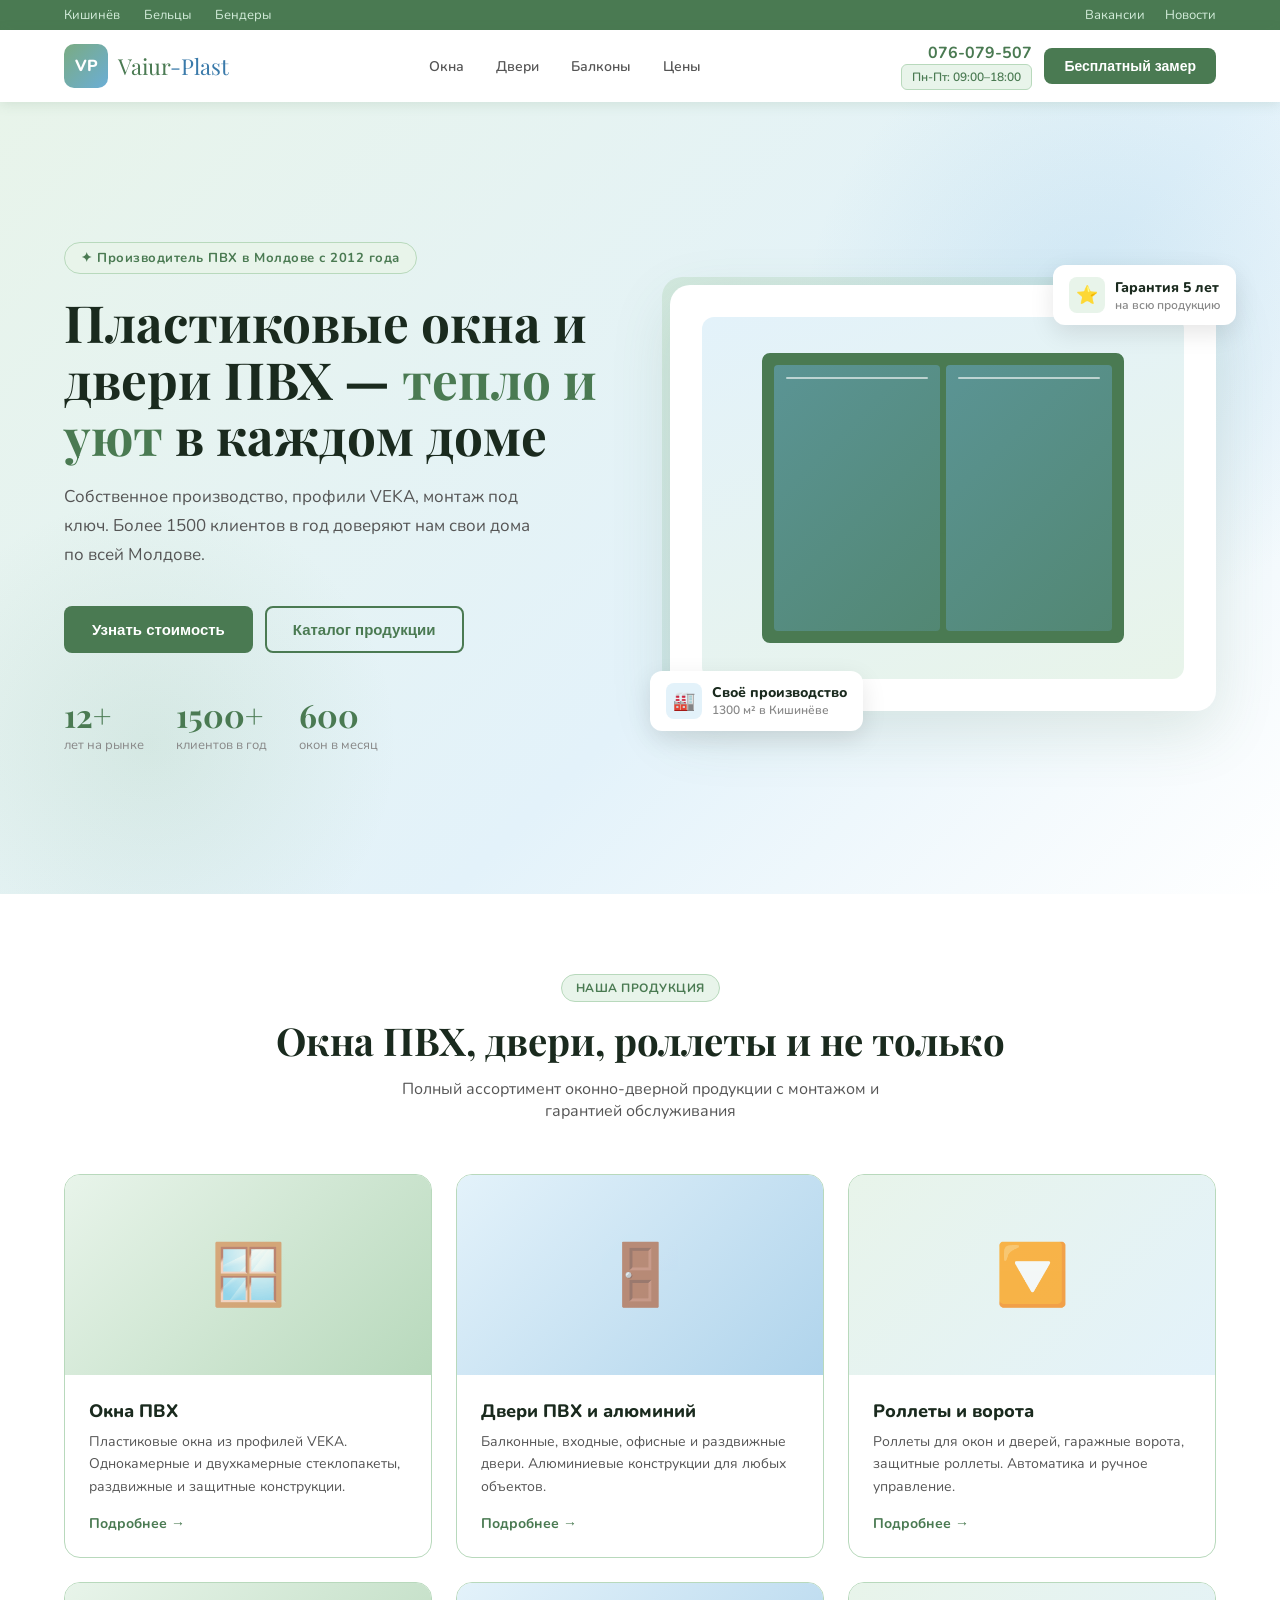
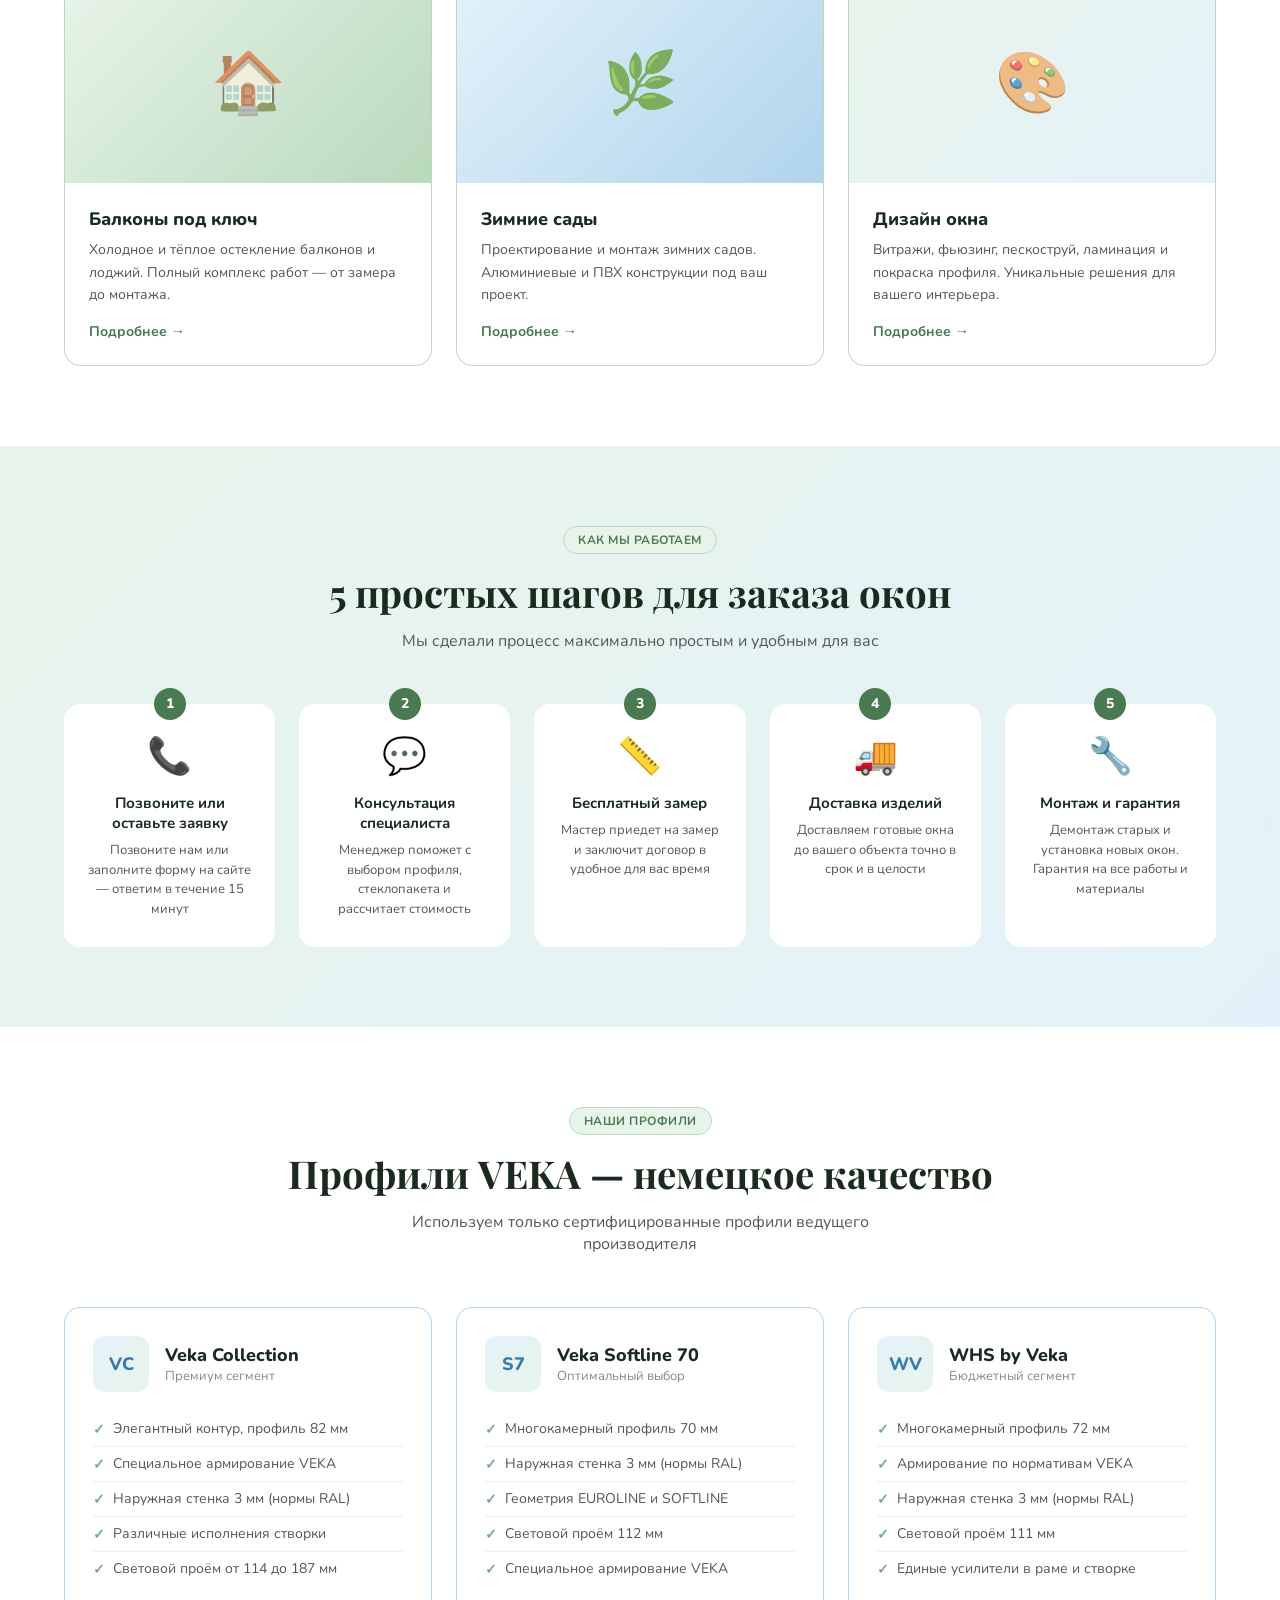
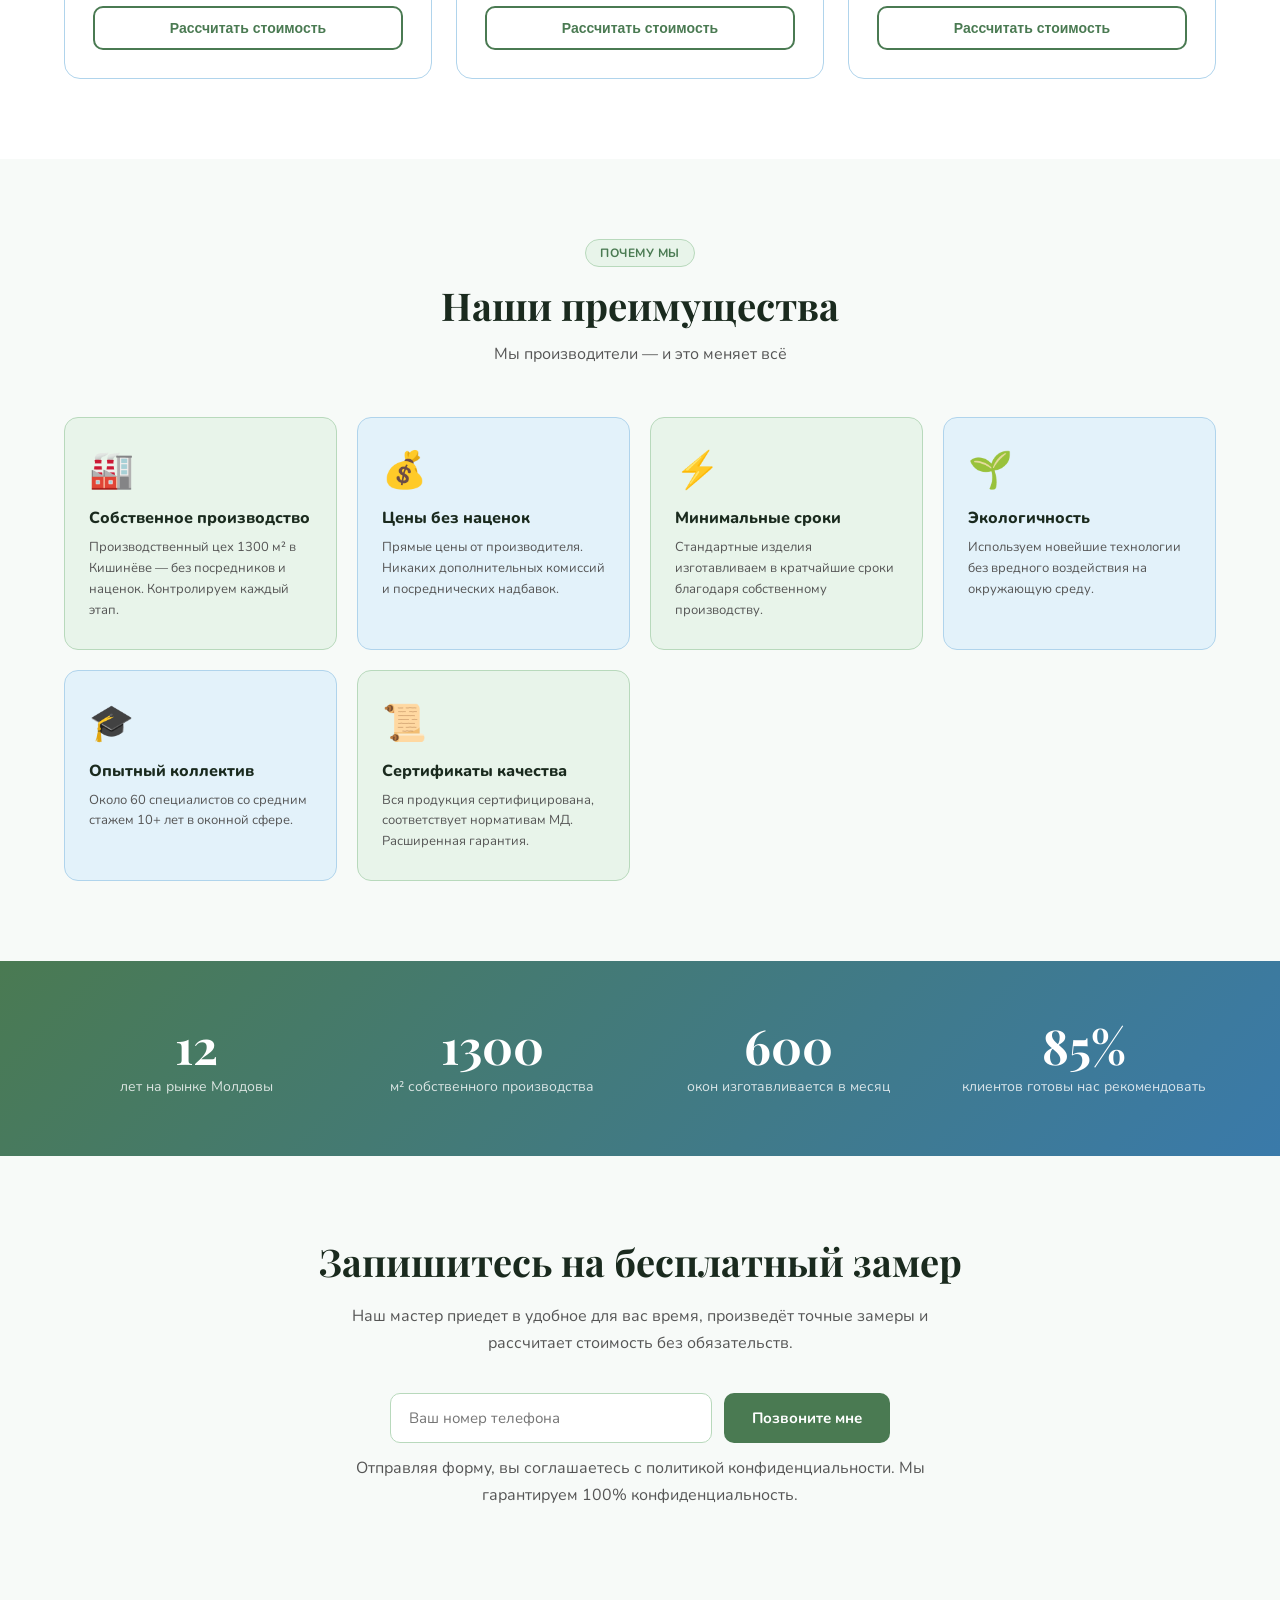
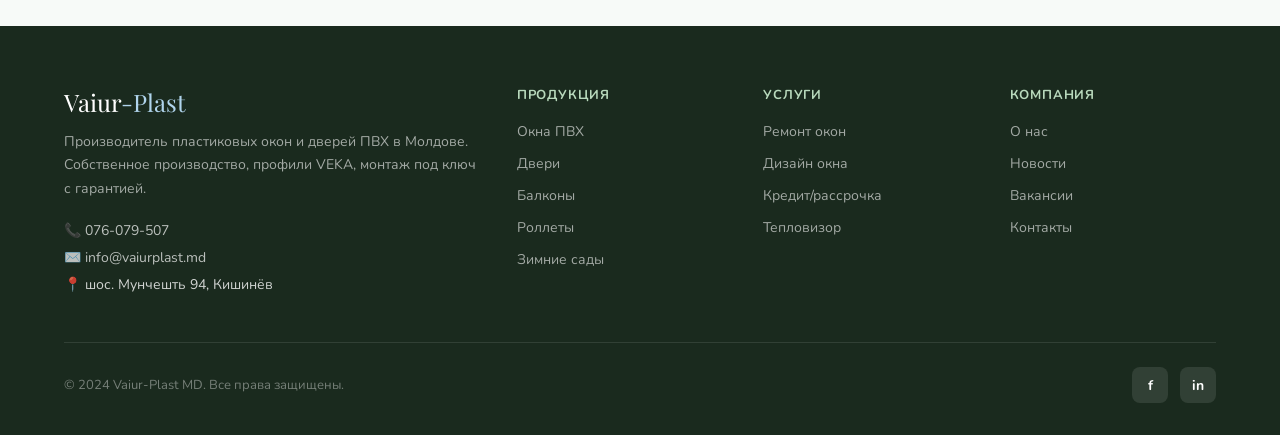
==== index.html @ 9bf7f435 "fix" ====
<!DOCTYPE html>
<html lang="ru">

<head>
  <meta charset="UTF-8">
  <meta name="viewport" content="width=device-width, initial-scale=1.0">
  <title>Окна и Двери ПВХ | Vaiur-Plast MD</title>
  <link rel="preconnect" href="https://fonts.googleapis.com">
  <link
    href="https://fonts.googleapis.com/css2?family=Nunito:wght@300;400;600;700;800&family=Playfair+Display:wght@700&display=swap"
    rel="stylesheet">
  <link rel="stylesheet" href="style.css">
  

</head>

<body>

  <!-- TOP BAR -->
  <div class="topbar">
    <div class="topbar-inner">
      <div class="topbar-links">
        <a href="#">Кишинёв</a>
        <a href="#">Бельцы</a>
        <a href="#">Бендеры</a>
      </div>
      <div style="display:flex;gap:20px;align-items:center">
        <a href="#">Вакансии</a>
        <a href="#">Новости</a>
      </div>
    </div>
  </div>

  <!-- HEADER -->
  <header>
    <div class="header-inner">
      <div class="logo">
        <div class="logo-icon">VP</div>
        <div class="logo-text">Vaiur<span>-Plast</span></div>
      </div>
      <nav>
        <a href="okna.html">Окна</a>
        <a href="dveri.html">Двери</a>
        <a href="balkony.html">Балконы</a>
        <a href="ceny.html">Цены</a>
      </nav>
      <div class="header-actions">
        <div style="text-align:right">
          <div class="phone">076-079-507</div>
          <div class="hours">Пн-Пт: 09:00–18:00</div>
        </div>
        <button class="btn-primary"
          onclick="document.getElementById('cta').scrollIntoView({behavior:'smooth'})">Бесплатный замер</button>
      </div>
    </div>
  </header>

  <!-- HERO -->
  <section class="hero">
    <div class="hero-inner">
      <div>
        <div class="hero-tag">✦ Производитель ПВХ в Молдове с 2012 года</div>
        <h1>Пластиковые окна и двери ПВХ — <em>тепло и уют</em> в каждом доме</h1>
        <p class="hero-sub">Собственное производство, профили VEKA, монтаж под ключ. Более 1500 клиентов в год доверяют
          нам свои дома по всей Молдове.</p>
        <div class="hero-ctas">
          <button class="btn-primary"
            onclick="document.getElementById('cta').scrollIntoView({behavior:'smooth'})">Узнать стоимость</button>
          <button class="btn-outline">Каталог продукции</button>
        </div>
        <div class="hero-stats">
          <div>
            <div class="hero-stat-num">12+</div>
            <div class="hero-stat-label">лет на рынке</div>
          </div>
          <div>
            <div class="hero-stat-num">1500+</div>
            <div class="hero-stat-label">клиентов в год</div>
          </div>
          <div>
            <div class="hero-stat-num">600</div>
            <div class="hero-stat-label">окон в месяц</div>
          </div>
        </div>
      </div>
      <div class="hero-visual">
        <div class="hero-card">
          <div class="window-graphic">
            <div class="window-frame">
              <div class="window-pane"></div>
              <div class="window-pane"></div>
              <div class="window-handle"></div>
            </div>
          </div>
          <div class="floating-badge badge-top">
            <div class="badge-icon green">⭐</div>
            <div>
              <div style="font-weight:800;font-size:14px">Гарантия 5 лет</div>
              <div style="font-size:12px;color:#888">на всю продукцию</div>
            </div>
          </div>
          <div class="floating-badge badge-bottom">
            <div class="badge-icon blue">🏭</div>
            <div>
              <div style="font-weight:800;font-size:14px">Своё производство</div>
              <div style="font-size:12px;color:#888">1300 м² в Кишинёве</div>
            </div>
          </div>
        </div>
      </div>
    </div>
  </section>

  <section class="section">
    <div class="section-inner">
      <div class="section-header">
        <div class="section-tag">НАША ПРОДУКЦИЯ</div>
        <h2 class="section-title">Окна ПВХ, двери, роллеты и не только</h2>
        <p class="section-sub">Полный ассортимент оконно-дверной продукции с монтажом и гарантией обслуживания</p>
      </div>
      <div class="products-grid">
        <div class="product-card">
          <div class="product-img sage"><span class="product-icon">🪟</span></div>
          <div class="product-body">
            <div class="product-title">Окна ПВХ</div>
            <p class="product-desc">Пластиковые окна из профилей VEKA. Однокамерные и двухкамерные стеклопакеты,
              раздвижные и защитные конструкции.</p>
            <a href="#" class="product-link">Подробнее →</a>
          </div>
        </div>
        <div class="product-card">
          <div class="product-img sky"><span class="product-icon">🚪</span></div>
          <div class="product-body">
            <div class="product-title">Двери ПВХ и алюминий</div>
            <p class="product-desc">Балконные, входные, офисные и раздвижные двери. Алюминиевые конструкции для любых
              объектов.</p>
            <a href="#" class="product-link">Подробнее →</a>
          </div>
        </div>
        <div class="product-card">
          <div class="product-img mixed"><span class="product-icon">🔽</span></div>
          <div class="product-body">
            <div class="product-title">Роллеты и ворота</div>
            <p class="product-desc">Роллеты для окон и дверей, гаражные ворота, защитные роллеты. Автоматика и ручное
              управление.</p>
            <a href="#" class="product-link">Подробнее →</a>
          </div>
        </div>
        <div class="product-card">
          <div class="product-img sage"><span class="product-icon">🏠</span></div>
          <div class="product-body">
            <div class="product-title">Балконы под ключ</div>
            <p class="product-desc">Холодное и тёплое остекление балконов и лоджий. Полный комплекс работ — от замера до
              монтажа.</p>
            <a href="#" class="product-link">Подробнее →</a>
          </div>
        </div>
        <div class="product-card">
          <div class="product-img sky"><span class="product-icon">🌿</span></div>
          <div class="product-body">
            <div class="product-title">Зимние сады</div>
            <p class="product-desc">Проектирование и монтаж зимних садов. Алюминиевые и ПВХ конструкции под ваш проект.
            </p>
            <a href="#" class="product-link">Подробнее →</a>
          </div>
        </div>
        <div class="product-card">
          <div class="product-img mixed"><span class="product-icon">🎨</span></div>
          <div class="product-body">
            <div class="product-title">Дизайн окна</div>
            <p class="product-desc">Витражи, фьюзинг, пескоструй, ламинация и покраска профиля. Уникальные решения для
              вашего интерьера.</p>
            <a href="#" class="product-link">Подробнее →</a>
          </div>
        </div>
      </div>
    </div>
  </section>

  <section class="section steps-section">
    <div class="section-inner">
      <div class="section-header">
        <div class="section-tag">КАК МЫ РАБОТАЕМ</div>
        <h2 class="section-title">5 простых шагов для заказа окон</h2>
        <p class="section-sub">Мы сделали процесс максимально простым и удобным для вас</p>
      </div>
      <div class="steps-grid">
        <div class="step-card">
          <span class="step-icon">📞</span>
          <div class="step-title">Позвоните или оставьте заявку</div>
          <p class="step-text">Позвоните нам или заполните форму на сайте — ответим в течение 15 минут</p>
        </div>
        <div class="step-card">
          <span class="step-icon">💬</span>
          <div class="step-title">Консультация специалиста</div>
          <p class="step-text">Менеджер поможет с выбором профиля, стеклопакета и рассчитает стоимость</p>
        </div>
        <div class="step-card">
          <span class="step-icon">📏</span>
          <div class="step-title">Бесплатный замер</div>
          <p class="step-text">Мастер приедет на замер и заключит договор в удобное для вас время</p>
        </div>
        <div class="step-card">
          <span class="step-icon">🚚</span>
          <div class="step-title">Доставка изделий</div>
          <p class="step-text">Доставляем готовые окна до вашего объекта точно в срок и в целости</p>
        </div>
        <div class="step-card">
          <span class="step-icon">🔧</span>
          <div class="step-title">Монтаж и гарантия</div>
          <p class="step-text">Демонтаж старых и установка новых окон. Гарантия на все работы и материалы</p>
        </div>
      </div>
    </div>
  </section>

  <section class="section">
    <div class="section-inner">
      <div class="section-header">
        <div class="section-tag">НАШИ ПРОФИЛИ</div>
        <h2 class="section-title">Профили VEKA — немецкое качество</h2>
        <p class="section-sub">Используем только сертифицированные профили ведущего производителя</p>
      </div>
      <div class="profiles-grid">
        <div class="profile-card">
          <div class="profile-header">
            <div class="profile-badge">VC</div>
            <div>
              <div class="profile-name">Veka Collection</div>
              <div class="profile-sub">Премиум сегмент</div>
            </div>
          </div>
          <ul class="profile-features">
            <li>Элегантный контур, профиль 82 мм</li>
            <li>Специальное армирование VEKA</li>
            <li>Наружная стенка 3 мм (нормы RAL)</li>
            <li>Различные исполнения створки</li>
            <li>Световой проём от 114 до 187 мм</li>
          </ul>
          <button class="profile-cta">Рассчитать стоимость</button>
        </div>
        <div class="profile-card">
          <div class="profile-header">
            <div class="profile-badge">S7</div>
            <div>
              <div class="profile-name">Veka Softline 70</div>
              <div class="profile-sub">Оптимальный выбор</div>
            </div>
          </div>
          <ul class="profile-features">
            <li>Многокамерный профиль 70 мм</li>
            <li>Наружная стенка 3 мм (нормы RAL)</li>
            <li>Геометрия EUROLINE и SOFTLINE</li>
            <li>Световой проём 112 мм</li>
            <li>Специальное армирование VEKA</li>
          </ul>
          <button class="profile-cta">Рассчитать стоимость</button>
        </div>
        <div class="profile-card">
          <div class="profile-header">
            <div class="profile-badge">WV</div>
            <div>
              <div class="profile-name">WHS by Veka</div>
              <div class="profile-sub">Бюджетный сегмент</div>
            </div>
          </div>
          <ul class="profile-features">
            <li>Многокамерный профиль 72 мм</li>
            <li>Армирование по нормативам VEKA</li>
            <li>Наружная стенка 3 мм (нормы RAL)</li>
            <li>Световой проём 111 мм</li>
            <li>Единые усилители в раме и створке</li>
          </ul>
          <button class="profile-cta">Рассчитать стоимость</button>
        </div>
      </div>
    </div>
  </section>

  <section class="section" style="background:var(--off-white)">
    <div class="section-inner">
      <div class="section-header">
        <div class="section-tag">ПОЧЕМУ МЫ</div>
        <h2 class="section-title">Наши преимущества</h2>
        <p class="section-sub">Мы производители — и это меняет всё</p>
      </div>
      <div class="advantages-grid">
        <div class="adv-card sage-bg">
          <span class="adv-icon">🏭</span>
          <div class="adv-title">Собственное производство</div>
          <p class="adv-text">Производственный цех 1300 м² в Кишинёве — без посредников и наценок. Контролируем каждый
            этап.</p>
        </div>
        <div class="adv-card sky-bg">
          <span class="adv-icon">💰</span>
          <div class="adv-title">Цены без наценок</div>
          <p class="adv-text">Прямые цены от производителя. Никаких дополнительных комиссий и посреднических надбавок.
          </p>
        </div>
        <div class="adv-card sage-bg">
          <span class="adv-icon">⚡</span>
          <div class="adv-title">Минимальные сроки</div>
          <p class="adv-text">Стандартные изделия изготавливаем в кратчайшие сроки благодаря собственному производству.
          </p>
        </div>
        <div class="adv-card sky-bg">
          <span class="adv-icon">🌱</span>
          <div class="adv-title">Экологичность</div>
          <p class="adv-text">Используем новейшие технологии без вредного воздействия на окружающую среду.</p>
        </div>
        <div class="adv-card sky-bg">
          <span class="adv-icon">🎓</span>
          <div class="adv-title">Опытный коллектив</div>
          <p class="adv-text">Около 60 специалистов со средним стажем 10+ лет в оконной сфере.</p>
        </div>
        <div class="adv-card sage-bg">
          <span class="adv-icon">📜</span>
          <div class="adv-title">Сертификаты качества</div>
          <p class="adv-text">Вся продукция сертифицирована, соответствует нормативам МД. Расширенная гарантия.</p>
        </div>
      </div>
    </div>
  </section>

  <div class="stats-section">
    <div class="section-inner">
      <div class="stats-grid">
        <div>
          <div class="stat-num">12</div>
          <div class="stat-label">лет на рынке Молдовы</div>
        </div>
        <div>
          <div class="stat-num">1300</div>
          <div class="stat-label">м² собственного производства</div>
        </div>
        <div>
          <div class="stat-num">600</div>
          <div class="stat-label">окон изготавливается в месяц</div>
        </div>
        <div>
          <div class="stat-num">85%</div>
          <div class="stat-label">клиентов готовы нас рекомендовать</div>
        </div>
      </div>
    </div>
  </div>


  <section class="cta-section" id="cta">
    <div class="cta-inner">
      <h2>Запишитесь на бесплатный замер</h2>
      <p>Наш мастер приедет в удобное для вас время, произведёт точные замеры и рассчитает стоимость без обязательств.
      </p>
      <div class="cta-form">
        <input type="tel" placeholder="Ваш номер телефона">
        <button>Позвоните мне</button>
      </div>
      <p class="cta-note">Отправляя форму, вы соглашаетесь с политикой конфиденциальности. Мы гарантируем 100%
        конфиденциальность.</p>
    </div>
  </section>

  <footer>
    <div class="footer-inner">
      <div class="footer-grid">
        <div>
          <div class="footer-logo">Vaiur<span>-Plast</span></div>
          <p class="footer-desc">Производитель пластиковых окон и дверей ПВХ в Молдове. Собственное производство,
            профили VEKA, монтаж под ключ с гарантией.</p>
          <div class="footer-contact">
            <a href="tel:076079507">📞 076-079-507</a>
            <a href="mailto:info@vaiurplast.md">✉️ info@vaiurplast.md</a>
            <span>📍 шос. Мунчешть 94, Кишинёв</span>
          </div>
        </div>
        <div class="footer-col">
          <h4>Продукция</h4>
          <ul class="footer-links">
            <li><a href="#">Окна ПВХ</a></li>
            <li><a href="#">Двери</a></li>
            <li><a href="#">Балконы</a></li>
            <li><a href="#">Роллеты</a></li>
            <li><a href="#">Зимние сады</a></li>
          </ul>
        </div>
        <div class="footer-col">
          <h4>Услуги</h4>
          <ul class="footer-links">
            <li><a href="#">Ремонт окон</a></li>
            <li><a href="#">Дизайн окна</a></li>
            <li><a href="#">Кредит/рассрочка</a></li>
            <li><a href="#">Тепловизор</a></li>
          </ul>
        </div>
        <div class="footer-col">
          <h4>Компания</h4>
          <ul class="footer-links">
            <li><a href="#">О нас</a></li>
            <li><a href="#">Новости</a></li>
            <li><a href="#">Вакансии</a></li>
            <li><a href="#">Контакты</a></li>
          </ul>
        </div>
      </div>
      <div class="footer-bottom">
        <span>© 2024 Vaiur-Plast MD. Все права защищены.</span>
        <div class="footer-socials">
          <a href="#" class="social-btn">f</a>
          <a href="#" class="social-btn">in</a>
        </div>
      </div>
    </div>
  </footer>

</body>
</html>
---- style.css ----
* {
      margin: 0;
      padding: 0;
      box-sizing: border-box
    }

    :root {
      --sage: #7aab82;
      --sage-light: #b8d9bc;
      --sage-pale: #e8f4ea;
      --sage-dark: #4a7a52;
      --sky: #6baed6;
      --sky-light: #b0d4ec;
      --sky-pale: #e3f2fa;
      --sky-dark: #3a7aaa;
      --white: #fff;
      --off-white: #f7faf8;
      --gray: #555;
      --gray-light: #888;
      --dark: #1a2a1e;
      --font-main: 'Nunito', sans-serif;
      --font-display: 'Playfair Display', serif;
    }

    body {
      font-family: var(--font-main);
      color: var(--dark);
      background: var(--white);
      overflow-x: hidden
    }

    a {
      text-decoration: none;
      color: inherit
    }

    /* TOP BAR */
    .topbar {
      background: var(--sage-dark);
      color: #fff;
      font-size: 13px;
      padding: 6px 0
    }

    .topbar-inner {
      max-width: 1200px;
      margin: 0 auto;
      padding: 0 24px;
      display: flex;
      justify-content: space-between;
      align-items: center;
      flex-wrap: wrap;
      gap: 8px
    }

    .topbar a {
      color: #d4eddb;
      transition: color .2s
    }

    .topbar a:hover {
      color: #fff
    }

    .topbar-links {
      display: flex;
      gap: 24px
    }

    /* HEADER */
    header {
      background: var(--white);
      box-shadow: 0 2px 12px rgba(74, 122, 82, .15);
      position: sticky;
      top: 0;
      z-index: 100
    }

    .header-inner {
      max-width: 1200px;
      margin: 0 auto;
      padding: 0 24px;
      display: flex;
      align-items: center;
      justify-content: space-between;
      height: 72px
    }

    .logo {
      display: flex;
      align-items: center;
      gap: 10px
    }

    .logo-icon {
      width: 44px;
      height: 44px;
      background: linear-gradient(135deg, var(--sage), var(--sky));
      border-radius: 10px;
      display: flex;
      align-items: center;
      justify-content: center;
      color: #fff;
      font-weight: 800;
      font-size: 16px;
      letter-spacing: -0.5px
    }

    .logo-text {
      font-family: var(--font-display);
      font-size: 22px;
      color: var(--sage-dark)
    }

    .logo-text span {
      color: var(--sky-dark)
    }

    nav {
      display: flex;
      align-items: center;
      gap: 4px
    }

    nav a {
      padding: 8px 14px;
      font-size: 14px;
      font-weight: 600;
      border-radius: 6px;
      color: var(--gray);
      transition: all .2s;
      white-space: nowrap
    }

    nav a:hover {
      background: var(--sage-pale);
      color: var(--sage-dark)
    }

    .header-actions {
      display: flex;
      align-items: center;
      gap: 12px
    }

    .phone {
      font-weight: 700;
      font-size: 16px;
      color: var(--sage-dark)
    }

    .btn-primary {
      background: var(--sage-dark);
      color: #fff;
      padding: 10px 20px;
      border-radius: 8px;
      font-weight: 700;
      font-size: 14px;
      transition: all .2s;
      border: none;
      cursor: pointer
    }

    .btn-primary:hover {
      background: var(--sky-dark);
      transform: translateY(-1px)
    }

    .btn-outline {
      border: 2px solid var(--sage-dark);
      color: var(--sage-dark);
      padding: 9px 18px;
      border-radius: 8px;
      font-weight: 700;
      font-size: 14px;
      transition: all .2s;
      background: transparent;
      cursor: pointer
    }

    .btn-outline:hover {
      background: var(--sage-pale)
    }

    /* HERO */
    .hero {
      min-height: 88vh;
      background: linear-gradient(135deg, var(--sage-pale) 0%, var(--sky-pale) 60%, #fff 100%);
      display: flex;
      align-items: center;
      position: relative;
      overflow: hidden
    }

    .hero::before {
      content: '';
      position: absolute;
      top: -80px;
      right: -120px;
      width: 600px;
      height: 600px;
      background: radial-gradient(circle, rgba(107, 174, 214, .18) 0%, transparent 70%);
      border-radius: 50%
    }

    .hero::after {
      content: '';
      position: absolute;
      bottom: -100px;
      left: -100px;
      width: 500px;
      height: 500px;
      background: radial-gradient(circle, rgba(122, 171, 130, .15) 0%, transparent 70%);
      border-radius: 50%
    }

    .hero-inner {
      max-width: 1200px;
      margin: 0 auto;
      padding: 80px 24px;
      display: grid;
      grid-template-columns: 1fr 1fr;
      gap: 60px;
      align-items: center;
      position: relative;
      z-index: 1
    }

    .hero-tag {
      display: inline-block;
      background: var(--sage-pale);
      color: var(--sage-dark);
      border: 1px solid var(--sage-light);
      padding: 6px 16px;
      border-radius: 20px;
      font-size: 13px;
      font-weight: 700;
      letter-spacing: .5px;
      margin-bottom: 20px
    }

    .hero h1 {
      font-family: var(--font-display);
      font-size: clamp(36px, 4vw, 56px);
      line-height: 1.1;
      color: var(--dark);
      margin-bottom: 20px
    }

    .hero h1 em {
      font-style: normal;
      color: var(--sage-dark)
    }

    .hero-sub {
      font-size: 17px;
      color: var(--gray);
      line-height: 1.7;
      margin-bottom: 36px;
      max-width: 480px
    }

    .hero-ctas {
      display: flex;
      gap: 12px;
      flex-wrap: wrap
    }

    .hero-ctas .btn-primary {
      font-size: 15px;
      padding: 14px 28px
    }

    .hero-ctas .btn-outline {
      font-size: 15px;
      padding: 13px 26px
    }

    .hero-stats {
      display: flex;
      gap: 32px;
      margin-top: 40px;
      flex-wrap: wrap
    }

    .hero-stat-num {
      font-family: var(--font-display);
      font-size: 32px;
      color: var(--sage-dark);
      font-weight: 700
    }

    .hero-stat-label {
      font-size: 13px;
      color: var(--gray-light)
    }

    .hero-visual {
      position: relative
    }

    .hero-card {
      background: #fff;
      border-radius: 20px;
      padding: 32px;
      box-shadow: 0 20px 60px rgba(74, 122, 82, .15);
      position: relative
    }

    .hero-card::before {
      content: '';
      position: absolute;
      top: -8px;
      left: -8px;
      right: 8px;
      bottom: 8px;
      background: linear-gradient(135deg, var(--sage-light), var(--sky-light));
      border-radius: 20px;
      z-index: -1;
      opacity: .4
    }

    .window-graphic {
      width: 100%;
      aspect-ratio: 4/3;
      background: linear-gradient(160deg, var(--sky-pale) 0%, var(--sage-pale) 100%);
      border-radius: 12px;
      position: relative;
      overflow: hidden;
      display: flex;
      align-items: center;
      justify-content: center
    }

    .window-frame {
      width: 75%;
      height: 80%;
      border: 6px solid var(--sage-dark);
      border-radius: 8px;
      position: relative;
      display: grid;
      grid-template-columns: 1fr 1fr;
      gap: 6px;
      padding: 6px;
      background: var(--sage-dark)
    }

    .window-pane {
      background: linear-gradient(135deg, rgba(107, 174, 214, .5), rgba(107, 174, 214, .25));
      border-radius: 4px;
      position: relative
    }

    .window-pane::after {
      content: '';
      position: absolute;
      top: 12px;
      left: 12px;
      right: 12px;
      height: 2px;
      background: rgba(255, 255, 255, .6);
      border-radius: 1px
    }

    .window-handle {
      position: absolute;
      bottom: 30%;
      left: calc(50% - 3px);
      width: 6px;
      height: 20px;
      background: var(--sage-dark);
      border-radius: 3px
    }

    .floating-badge {
      position: absolute;
      background: #fff;
      border-radius: 12px;
      padding: 12px 16px;
      box-shadow: 0 8px 24px rgba(0, 0, 0, .1);
      display: flex;
      align-items: center;
      gap: 10px;
      font-size: 13px;
      font-weight: 600
    }

    .badge-top {
      top: -20px;
      right: -20px
    }

    .badge-bottom {
      bottom: -20px;
      left: -20px
    }

    .badge-icon {
      width: 36px;
      height: 36px;
      border-radius: 8px;
      display: flex;
      align-items: center;
      justify-content: center;
      font-size: 18px;
      font-weight: 700
    }

    .badge-icon.green {
      background: var(--sage-pale);
      color: var(--sage-dark)
    }

    .badge-icon.blue {
      background: var(--sky-pale);
      color: var(--sky-dark)
    }

    /* PROMO BANNER */
    .promo-banner {
      background: linear-gradient(90deg, var(--sage-dark), var(--sky-dark));
      padding: 24px;
      text-align: center;
      color: #fff
    }

    .promo-banner h3 {
      font-size: 20px;
      font-weight: 800;
      margin-bottom: 4px
    }

    .promo-timer {
      display: inline-flex;
      gap: 16px;
      margin-top: 12px;
      align-items: center
    }

    .timer-block {
      background: rgba(255, 255, 255, .2);
      border-radius: 8px;
      padding: 8px 16px;
      text-align: center
    }

    .timer-num {
      font-size: 24px;
      font-weight: 800;
      display: block;
      line-height: 1
    }

    .timer-label {
      font-size: 10px;
      opacity: .8;
      text-transform: uppercase;
      letter-spacing: .5px
    }

    .timer-sep {
      font-size: 24px;
      font-weight: 700;
      opacity: .6
    }

    /* PRODUCTS */
    .section {
      padding: 80px 0
    }

    .section-inner {
      max-width: 1200px;
      margin: 0 auto;
      padding: 0 24px
    }

    .section-header {
      text-align: center;
      margin-bottom: 52px
    }

    .section-tag {
      display: inline-block;
      background: var(--sage-pale);
      color: var(--sage-dark);
      border: 1px solid var(--sage-light);
      padding: 5px 14px;
      border-radius: 20px;
      font-size: 12px;
      font-weight: 700;
      letter-spacing: .5px;
      margin-bottom: 12px
    }

    .section-title {
      font-family: var(--font-display);
      font-size: clamp(28px, 3vw, 40px);
      color: var(--dark);
      margin-bottom: 12px
    }

    .section-sub {
      color: var(--gray);
      font-size: 16px;
      max-width: 540px;
      margin: 0 auto
    }

    .products-grid {
      display: grid;
      grid-template-columns: repeat(auto-fit, minmax(280px, 1fr));
      gap: 24px
    }

    .product-card {
      border: 1.5px solid var(--sage-light);
      border-radius: 16px;
      overflow: hidden;
      transition: all .3s;
      background: #fff
    }

    .product-card:hover {
      transform: translateY(-6px);
      box-shadow: 0 20px 50px rgba(74, 122, 82, .15);
      border-color: var(--sage)
    }

    .product-img {
      height: 200px;
      display: flex;
      align-items: center;
      justify-content: center;
      position: relative
    }

    .product-img.sage {
      background: linear-gradient(135deg, var(--sage-pale), var(--sage-light))
    }

    .product-img.sky {
      background: linear-gradient(135deg, var(--sky-pale), var(--sky-light))
    }

    .product-img.mixed {
      background: linear-gradient(135deg, var(--sage-pale), var(--sky-pale))
    }

    .product-icon {
      font-size: 60px;
      opacity: .7
    }

    .product-body {
      padding: 24px
    }

    .product-title {
      font-size: 18px;
      font-weight: 800;
      margin-bottom: 8px;
      color: var(--dark)
    }

    .product-desc {
      font-size: 14px;
      color: var(--gray);
      line-height: 1.6;
      margin-bottom: 16px
    }

    .product-link {
      color: var(--sage-dark);
      font-weight: 700;
      font-size: 14px;
      display: flex;
      align-items: center;
      gap: 6px;
      transition: gap .2s
    }

    .product-link:hover {
      gap: 10px
    }

    /* STEPS */
    .steps-section {
      background: linear-gradient(135deg, var(--sage-pale) 0%, var(--sky-pale) 100%)
    }

    .steps-grid {
      display: grid;
      grid-template-columns: repeat(auto-fit, minmax(180px, 1fr));
      gap: 24px;
      counter-reset: step
    }

    .step-card {
      background: #fff;
      border-radius: 16px;
      padding: 28px 24px;
      text-align: center;
      position: relative;
      counter-increment: step
    }

    .step-card::before {
      content: counter(step);
      position: absolute;
      top: -16px;
      left: 50%;
      transform: translateX(-50%);
      width: 32px;
      height: 32px;
      background: var(--sage-dark);
      color: #fff;
      border-radius: 50%;
      display: flex;
      align-items: center;
      justify-content: center;
      font-weight: 800;
      font-size: 14px;
      line-height: 32px;
      text-align: center
    }

    .step-icon {
      font-size: 36px;
      margin-bottom: 12px;
      display: block
    }

    .step-title {
      font-size: 15px;
      font-weight: 700;
      color: var(--dark);
      margin-bottom: 8px
    }

    .step-text {
      font-size: 13px;
      color: var(--gray);
      line-height: 1.5
    }

    /* PROFILES */
    .profiles-grid {
      display: grid;
      grid-template-columns: repeat(auto-fit, minmax(300px, 1fr));
      gap: 24px
    }

    .profile-card {
      border: 1.5px solid var(--sky-light);
      border-radius: 16px;
      padding: 28px;
      background: #fff;
      transition: all .3s
    }

    .profile-card:hover {
      border-color: var(--sky);
      box-shadow: 0 12px 40px rgba(107, 174, 214, .2)
    }

    .profile-header {
      display: flex;
      align-items: center;
      gap: 16px;
      margin-bottom: 20px
    }

    .profile-badge {
      width: 56px;
      height: 56px;
      border-radius: 12px;
      background: linear-gradient(135deg, var(--sky-pale), var(--sage-pale));
      display: flex;
      align-items: center;
      justify-content: center;
      font-weight: 800;
      font-size: 18px;
      color: var(--sky-dark)
    }

    .profile-name {
      font-size: 18px;
      font-weight: 800;
      color: var(--dark)
    }

    .profile-sub {
      font-size: 13px;
      color: var(--gray-light)
    }

    .profile-features {
      list-style: none
    }

    .profile-features li {
      font-size: 14px;
      color: var(--gray);
      padding: 7px 0;
      border-bottom: 1px solid var(--sage-pale);
      display: flex;
      align-items: flex-start;
      gap: 8px
    }

    .profile-features li:last-child {
      border-bottom: none
    }

    .profile-features li::before {
      content: '✓';
      color: var(--sage);
      font-weight: 800;
      flex-shrink: 0;
      margin-top: 1px
    }

    .profile-cta {
      margin-top: 20px;
      width: 100%;
      text-align: center;
      display: block;
      padding: 12px;
      border-radius: 10px;
      font-weight: 700;
      font-size: 14px;
      border: 2px solid var(--sage-dark);
      color: var(--sage-dark);
      transition: all .2s;
      background: transparent;
      cursor: pointer
    }

    .profile-cta:hover {
      background: var(--sage-dark);
      color: #fff
    }

    /* ADVANTAGES */
    .advantages-grid {
      display: grid;
      grid-template-columns: repeat(auto-fit, minmax(220px, 1fr));
      gap: 20px
    }

    .adv-card {
      padding: 28px 24px;
      border-radius: 14px;
      position: relative;
      overflow: hidden
    }

    .adv-card.sage-bg {
      background: var(--sage-pale);
      border: 1px solid var(--sage-light)
    }

    .adv-card.sky-bg {
      background: var(--sky-pale);
      border: 1px solid var(--sky-light)
    }

    .adv-icon {
      font-size: 36px;
      margin-bottom: 12px;
      display: block
    }

    .adv-title {
      font-size: 16px;
      font-weight: 800;
      color: var(--dark);
      margin-bottom: 8px
    }

    .adv-text {
      font-size: 13px;
      color: var(--gray);
      line-height: 1.6
    }

    /* STATS */
    .stats-section {
      background: linear-gradient(135deg, var(--sage-dark), var(--sky-dark));
      color: #fff;
      padding: 60px 0
    }

    .stats-grid {
      display: grid;
      grid-template-columns: repeat(auto-fit, minmax(160px, 1fr));
      gap: 32px;
      text-align: center
    }

    .stat-num {
      font-family: var(--font-display);
      font-size: 48px;
      font-weight: 700;
      line-height: 1;
      margin-bottom: 8px;
      color: #fff
    }

    .stat-label {
      font-size: 14px;
      opacity: .8
    }

    /* REVIEWS */
    .reviews-grid {
      display: grid;
      grid-template-columns: repeat(auto-fit, minmax(280px, 1fr));
      gap: 24px
    }

    .review-card {
      background: #fff;
      border: 1.5px solid var(--sage-light);
      border-radius: 16px;
      padding: 28px;
      transition: all .3s
    }

    .review-card:hover {
      border-color: var(--sage);
      box-shadow: 0 10px 30px rgba(74, 122, 82, .12)
    }

    .review-stars {
      color: #f4a200;
      font-size: 18px;
      margin-bottom: 12px;
      letter-spacing: 2px
    }

    .review-text {
      font-size: 14px;
      color: var(--gray);
      line-height: 1.7;
      margin-bottom: 20px;
      font-style: italic
    }

    .review-author {
      display: flex;
      align-items: center;
      gap: 12px
    }

    .review-avatar {
      width: 40px;
      height: 40px;
      border-radius: 50%;
      background: linear-gradient(135deg, var(--sage), var(--sky));
      color: #fff;
      display: flex;
      align-items: center;
      justify-content: center;
      font-weight: 800;
      font-size: 15px;
      flex-shrink: 0
    }

    .review-name {
      font-weight: 700;
      font-size: 14px
    }

    .review-date {
      font-size: 12px;
      color: var(--gray-light)
    }

    /* CTA BLOCK */
    .cta-section {
      background: var(--off-white);
      padding: 80px 0
    }

    .cta-inner {
      max-width: 700px;
      margin: 0 auto;
      padding: 0 24px;
      text-align: center
    }

    .cta-inner h2 {
      font-family: var(--font-display);
      font-size: clamp(26px, 3vw, 38px);
      margin-bottom: 16px;
      color: var(--dark)
    }

    .cta-inner p {
      font-size: 16px;
      color: var(--gray);
      margin-bottom: 36px;
      line-height: 1.7
    }

    .cta-form {
      display: flex;
      gap: 12px;
      max-width: 500px;
      margin: 0 auto;
      flex-wrap: wrap;
      justify-content: center
    }

    .cta-form input {
      flex: 1;
      min-width: 220px;
      padding: 14px 18px;
      border: 1.5px solid var(--sage-light);
      border-radius: 10px;
      font-family: var(--font-main);
      font-size: 15px;
      outline: none;
      transition: border-color .2s
    }

    .cta-form input:focus {
      border-color: var(--sage)
    }

    .cta-form button {
      padding: 14px 28px;
      background: var(--sage-dark);
      color: #fff;
      border: none;
      border-radius: 10px;
      font-family: var(--font-main);
      font-weight: 700;
      font-size: 15px;
      cursor: pointer;
      transition: all .2s;
      white-space: nowrap
    }

    .cta-form button:hover {
      background: var(--sky-dark)
    }

    .cta-note {
      font-size: 12px;
      color: var(--gray-light);
      margin-top: 12px
    }

    /* FOOTER */
    footer {
      background: var(--dark);
      color: rgba(255, 255, 255, .8);
      padding: 60px 0 32px
    }

    .footer-inner {
      max-width: 1200px;
      margin: 0 auto;
      padding: 0 24px
    }

    .footer-grid {
      display: grid;
      grid-template-columns: 2fr 1fr 1fr 1fr;
      gap: 40px;
      margin-bottom: 48px
    }

    .footer-logo {
      font-family: var(--font-display);
      font-size: 24px;
      color: #fff;
      margin-bottom: 12px
    }

    .footer-logo span {
      color: var(--sky-light)
    }

    .footer-desc {
      font-size: 14px;
      line-height: 1.7;
      color: rgba(255, 255, 255, .6);
      margin-bottom: 20px
    }

    .footer-contact {
      font-size: 14px;
      display: flex;
      flex-direction: column;
      gap: 8px
    }

    .footer-contact a {
      color: rgba(255, 255, 255, .7);
      transition: color .2s
    }

    .footer-contact a:hover {
      color: #fff
    }

    .footer-col h4 {
      font-size: 13px;
      font-weight: 700;
      letter-spacing: .8px;
      text-transform: uppercase;
      color: var(--sage-light);
      margin-bottom: 16px
    }

    .footer-links {
      list-style: none;
      display: flex;
      flex-direction: column;
      gap: 10px
    }

    .footer-links a {
      font-size: 14px;
      color: rgba(255, 255, 255, .6);
      transition: color .2s
    }

    .footer-links a:hover {
      color: #fff
    }

    .footer-bottom {
      border-top: 1px solid rgba(255, 255, 255, .1);
      padding-top: 24px;
      display: flex;
      justify-content: space-between;
      align-items: center;
      font-size: 13px;
      color: rgba(255, 255, 255, .4);
      flex-wrap: wrap;
      gap: 12px
    }

    .footer-socials {
      display: flex;
      gap: 12px
    }

    .social-btn {
      width: 36px;
      height: 36px;
      border-radius: 8px;
      background: rgba(255, 255, 255, .1);
      display: flex;
      align-items: center;
      justify-content: center;
      transition: background .2s;
      color: #fff;
      font-weight: 700;
      font-size: 14px
    }

    .social-btn:hover {
      background: var(--sage-dark)
    }

    /* WORK HOURS BADGE */
    .hours {
      background: var(--sage-pale);
      color: var(--sage-dark);
      font-size: 12px;
      font-weight: 600;
      padding: 4px 10px;
      border-radius: 6px;
      border: 1px solid var(--sage-light)
    }

    @media(max-width:900px) {
      .hero-inner {
        grid-template-columns: 1fr
      }

      .hero-visual {
        display: none
      }

      .footer-grid {
        grid-template-columns: 1fr 1fr
      }

      nav {
        display: none
      }
    }

    @media(max-width:600px) {
      .footer-grid {
        grid-template-columns: 1fr
      }

      .hero-stats {
        gap: 20px
      }

      .hero-stat-num {
        font-size: 24px
      }
    }

    /* PAGE IMAGES & CARDS */
    .page-hero {
      display: grid;
      grid-template-columns: 1fr 1fr;
      gap: 28px;
      align-items: center;
      margin-bottom: 28px;
    }

    .page-hero .hero-image {
      border-radius: 14px;
      overflow: hidden;
      box-shadow: 0 14px 40px rgba(26, 42, 30, .08);
      min-height: 260px;
    }

    .img-cover {
      display: block;
      width: 100%;
      height: 100%;
      object-fit: cover;
    }

    .gallery-grid {
      display: grid;
      grid-template-columns: repeat(auto-fit, minmax(200px, 1fr));
      gap: 12px;
      margin-top: 20px;
    }

    .feature-cards {
      display: grid;
      grid-template-columns: repeat(auto-fit, minmax(220px, 1fr));
      gap: 16px;
      margin-top: 20px;
    }

    .card {
      background: #fff;
      border-radius: 12px;
      padding: 16px;
      border: 1px solid var(--sage-pale);
      box-shadow: 0 8px 24px rgba(74,122,82,.06);
    }

    .card img {
      width: 100%;
      height: 150px;
      object-fit: cover;
      border-radius: 8px;
      margin-bottom: 12px;
    }

    @media(max-width:900px) {
      .page-hero { grid-template-columns: 1fr }
    }
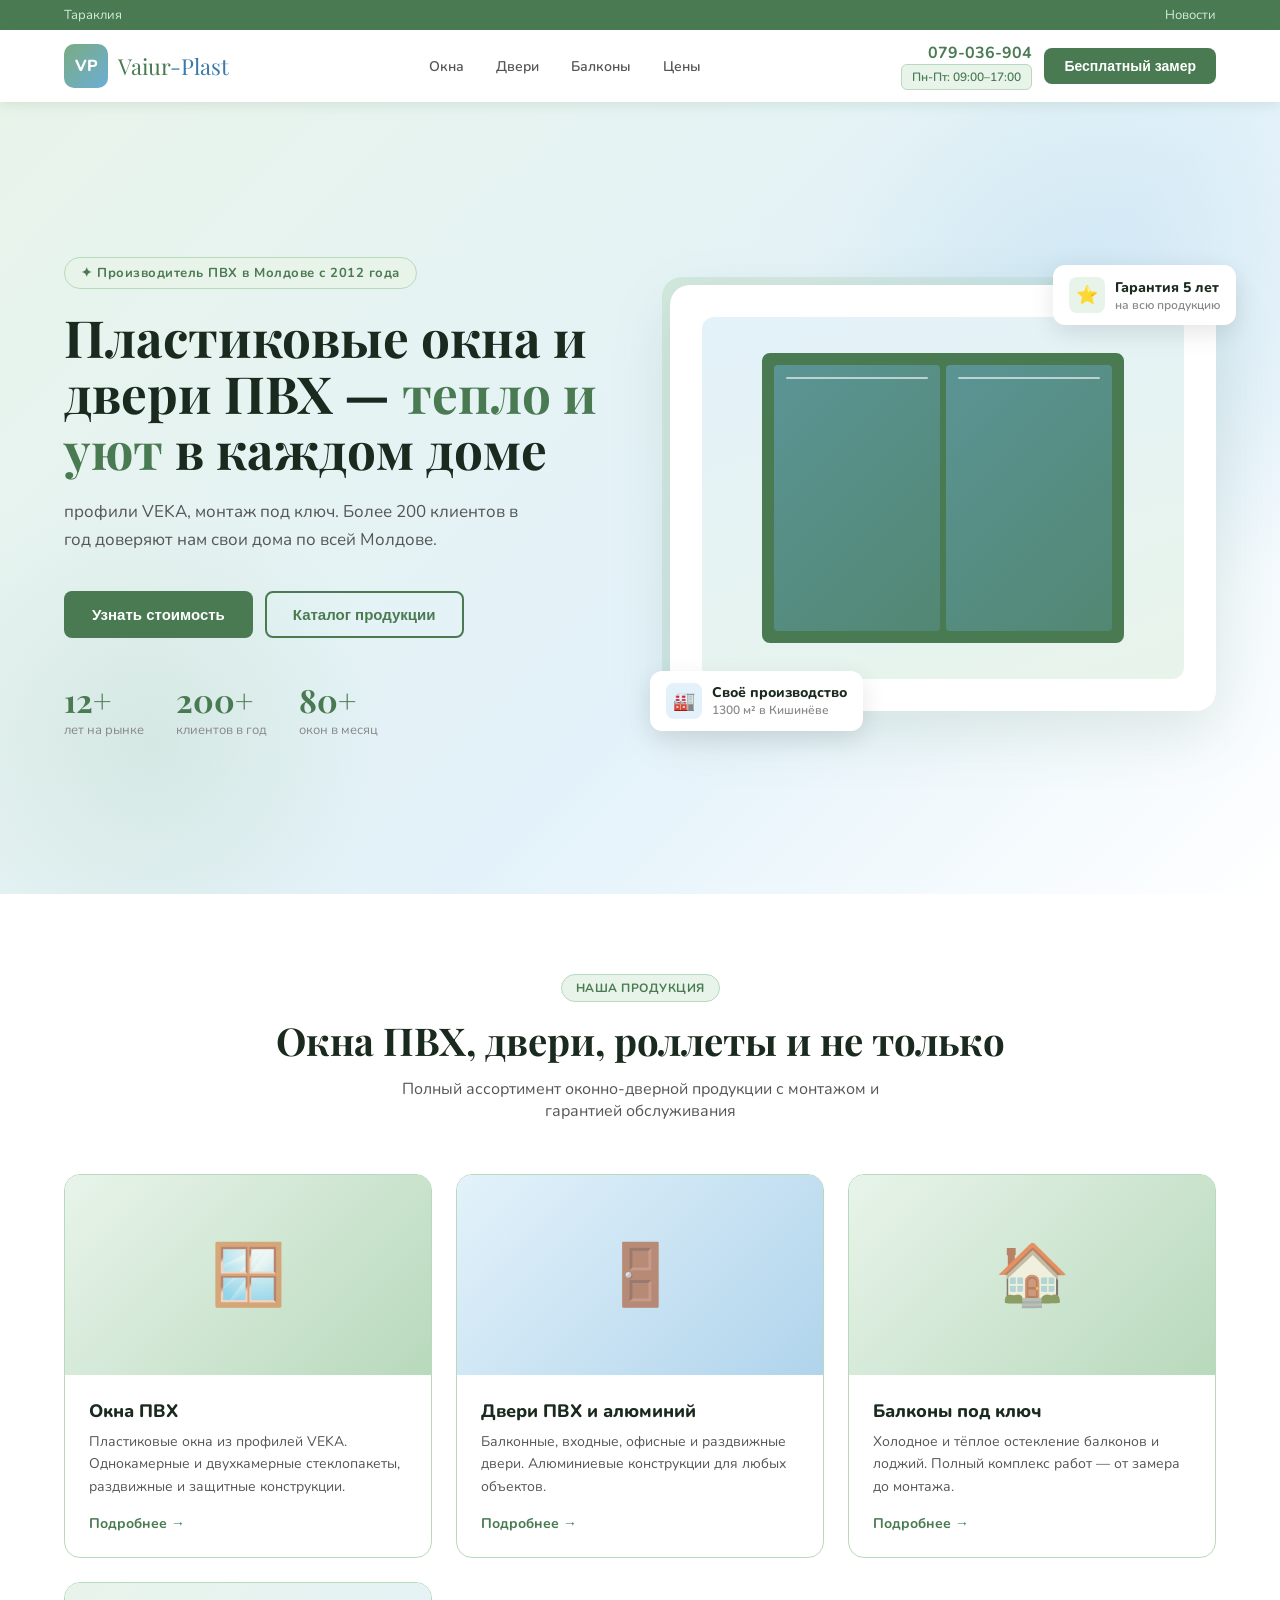
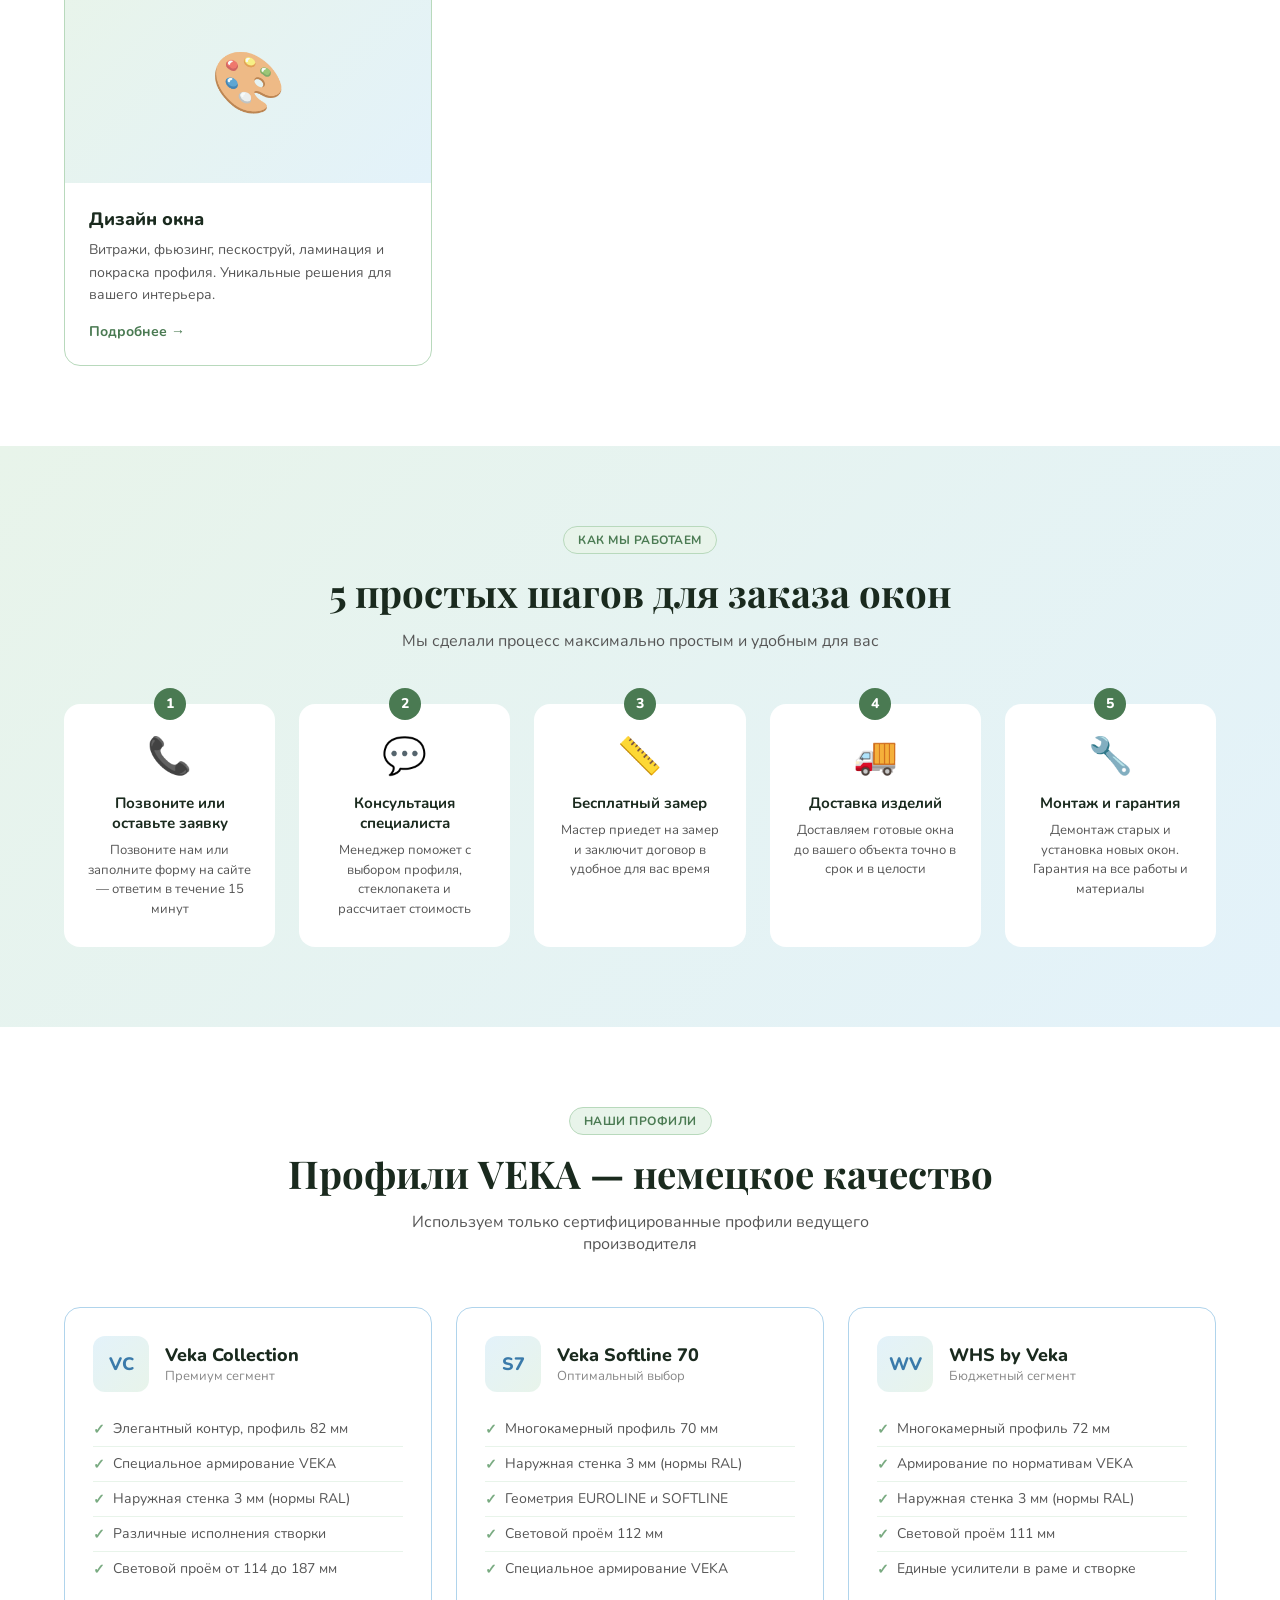
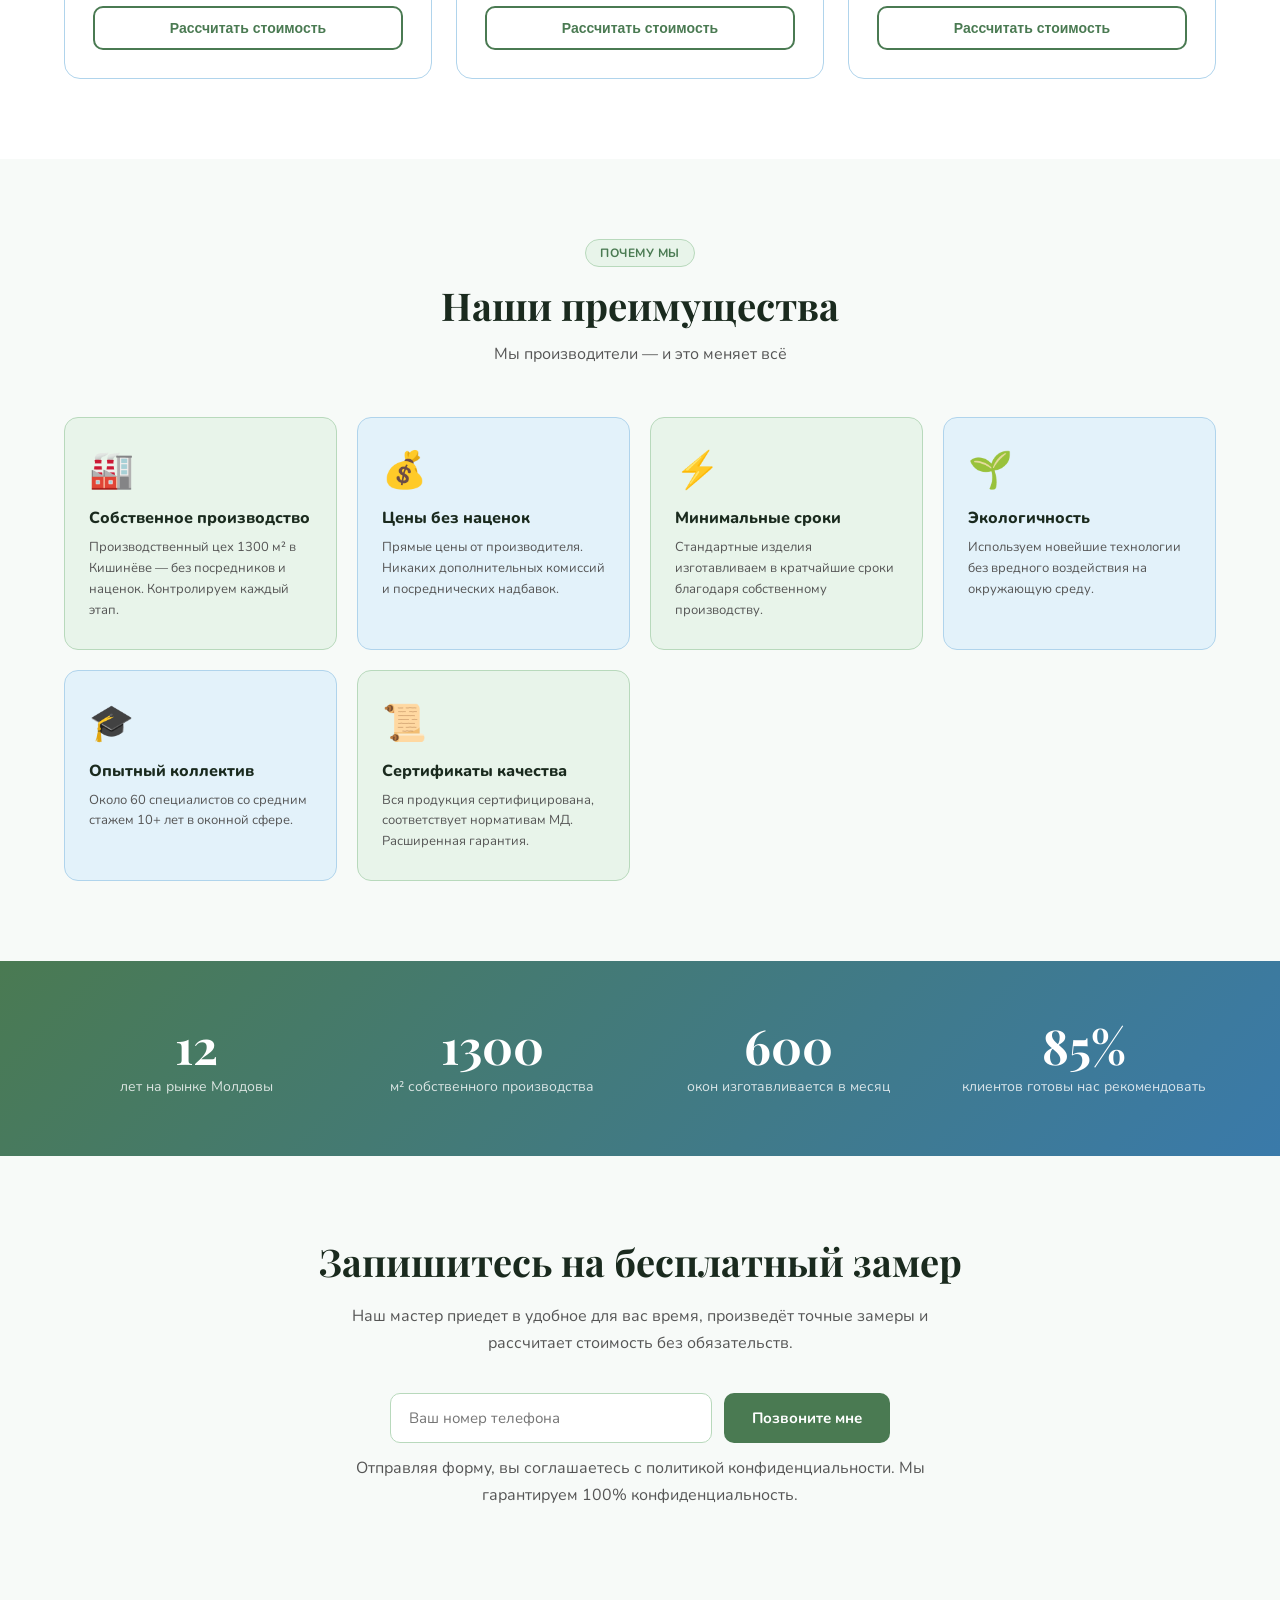
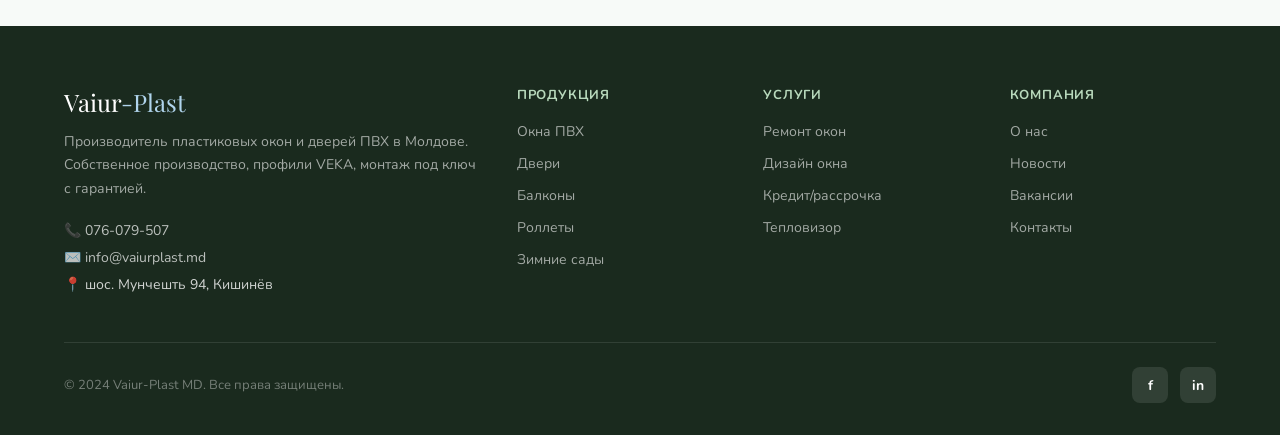
==== commit e8c97bfb: "нию версион" ====
--- a/index.html
+++ b/index.html
@@ -16,22 +16,17 @@
 
 <body>
 
-  <!-- TOP BAR -->
   <div class="topbar">
     <div class="topbar-inner">
       <div class="topbar-links">
-        <a href="#">Кишинёв</a>
-        <a href="#">Бельцы</a>
-        <a href="#">Бендеры</a>
+        <a href="https://maps.app.goo.gl/GmkVj8q36b1fNAoX8" target="_blank ">Тараклия</a>
       </div>
       <div style="display:flex;gap:20px;align-items:center">
-        <a href="#">Вакансии</a>
         <a href="#">Новости</a>
       </div>
     </div>
   </div>
 
-  <!-- HEADER -->
   <header>
     <div class="header-inner">
       <div class="logo">
@@ -46,8 +41,8 @@
       </nav>
       <div class="header-actions">
         <div style="text-align:right">
-          <div class="phone">076-079-507</div>
-          <div class="hours">Пн-Пт: 09:00–18:00</div>
+          <div class="phone">079-036-904</div>
+          <div class="hours">Пн-Пт: 09:00–17:00</div>
         </div>
         <button class="btn-primary"
           onclick="document.getElementById('cta').scrollIntoView({behavior:'smooth'})">Бесплатный замер</button>
@@ -55,13 +50,12 @@
     </div>
   </header>
 
-  <!-- HERO -->
   <section class="hero">
     <div class="hero-inner">
       <div>
         <div class="hero-tag">✦ Производитель ПВХ в Молдове с 2012 года</div>
         <h1>Пластиковые окна и двери ПВХ — <em>тепло и уют</em> в каждом доме</h1>
-        <p class="hero-sub">Собственное производство, профили VEKA, монтаж под ключ. Более 1500 клиентов в год доверяют
+        <p class="hero-sub">профили VEKA, монтаж под ключ. Более 200 клиентов в год доверяют
           нам свои дома по всей Молдове.</p>
         <div class="hero-ctas">
           <button class="btn-primary"
@@ -74,11 +68,11 @@
             <div class="hero-stat-label">лет на рынке</div>
           </div>
           <div>
-            <div class="hero-stat-num">1500+</div>
+            <div class="hero-stat-num">200+</div>
             <div class="hero-stat-label">клиентов в год</div>
           </div>
           <div>
-            <div class="hero-stat-num">600</div>
+            <div class="hero-stat-num">80+</div>
             <div class="hero-stat-label">окон в месяц</div>
           </div>
         </div>
@@ -125,7 +119,7 @@
             <div class="product-title">Окна ПВХ</div>
             <p class="product-desc">Пластиковые окна из профилей VEKA. Однокамерные и двухкамерные стеклопакеты,
               раздвижные и защитные конструкции.</p>
-            <a href="#" class="product-link">Подробнее →</a>
+            <a href="okna.html" class="product-link">Подробнее →</a>
           </div>
         </div>
         <div class="product-card">
@@ -134,16 +128,7 @@
             <div class="product-title">Двери ПВХ и алюминий</div>
             <p class="product-desc">Балконные, входные, офисные и раздвижные двери. Алюминиевые конструкции для любых
               объектов.</p>
-            <a href="#" class="product-link">Подробнее →</a>
-          </div>
-        </div>
-        <div class="product-card">
-          <div class="product-img mixed"><span class="product-icon">🔽</span></div>
-          <div class="product-body">
-            <div class="product-title">Роллеты и ворота</div>
-            <p class="product-desc">Роллеты для окон и дверей, гаражные ворота, защитные роллеты. Автоматика и ручное
-              управление.</p>
-            <a href="#" class="product-link">Подробнее →</a>
+            <a href="dveri.html" class="product-link">Подробнее →</a>
           </div>
         </div>
         <div class="product-card">
@@ -152,16 +137,7 @@
             <div class="product-title">Балконы под ключ</div>
             <p class="product-desc">Холодное и тёплое остекление балконов и лоджий. Полный комплекс работ — от замера до
               монтажа.</p>
-            <a href="#" class="product-link">Подробнее →</a>
-          </div>
-        </div>
-        <div class="product-card">
-          <div class="product-img sky"><span class="product-icon">🌿</span></div>
-          <div class="product-body">
-            <div class="product-title">Зимние сады</div>
-            <p class="product-desc">Проектирование и монтаж зимних садов. Алюминиевые и ПВХ конструкции под ваш проект.
-            </p>
-            <a href="#" class="product-link">Подробнее →</a>
+            <a href="balkony.html" class="product-link">Подробнее →</a>
           </div>
         </div>
         <div class="product-card">
@@ -170,7 +146,7 @@
             <div class="product-title">Дизайн окна</div>
             <p class="product-desc">Витражи, фьюзинг, пескоструй, ламинация и покраска профиля. Уникальные решения для
               вашего интерьера.</p>
-            <a href="#" class="product-link">Подробнее →</a>
+            <a href="ceny.html" class="product-link">Подробнее →</a>
           </div>
         </div>
       </div>
@@ -237,7 +213,7 @@
             <li>Различные исполнения створки</li>
             <li>Световой проём от 114 до 187 мм</li>
           </ul>
-          <button class="profile-cta">Рассчитать стоимость</button>
+          <a href="ceny.html"><button class="profile-cta">Рассчитать стоимость</button></a>
         </div>
         <div class="profile-card">
           <div class="profile-header">
@@ -254,7 +230,7 @@
             <li>Световой проём 112 мм</li>
             <li>Специальное армирование VEKA</li>
           </ul>
-          <button class="profile-cta">Рассчитать стоимость</button>
+          <a href="ceny.html"><button class="profile-cta">Рассчитать стоимость</button></a>
         </div>
         <div class="profile-card">
           <div class="profile-header">
@@ -271,7 +247,7 @@
             <li>Световой проём 111 мм</li>
             <li>Единые усилители в раме и створке</li>
           </ul>
-          <button class="profile-cta">Рассчитать стоимость</button>
+          <a href="ceny.html"><button class="profile-cta">Рассчитать стоимость</button></a>
         </div>
       </div>
     </div>
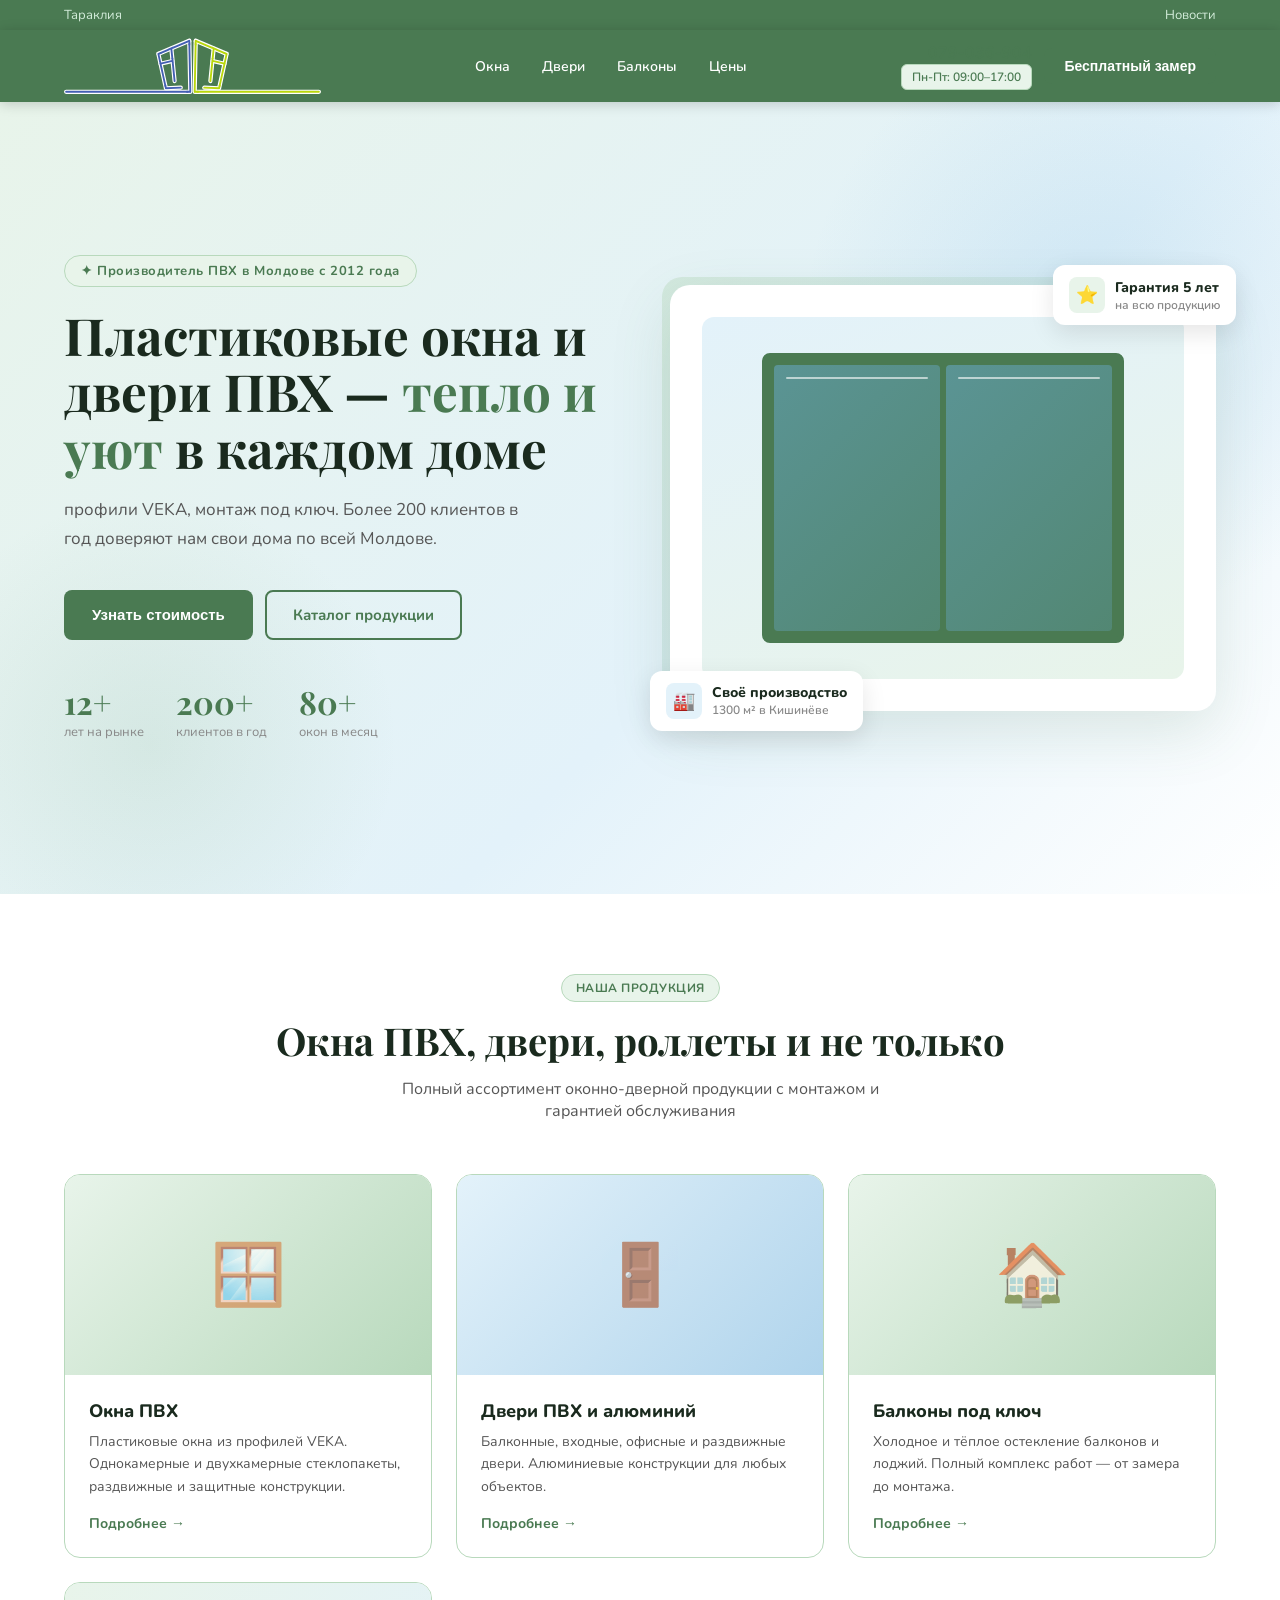
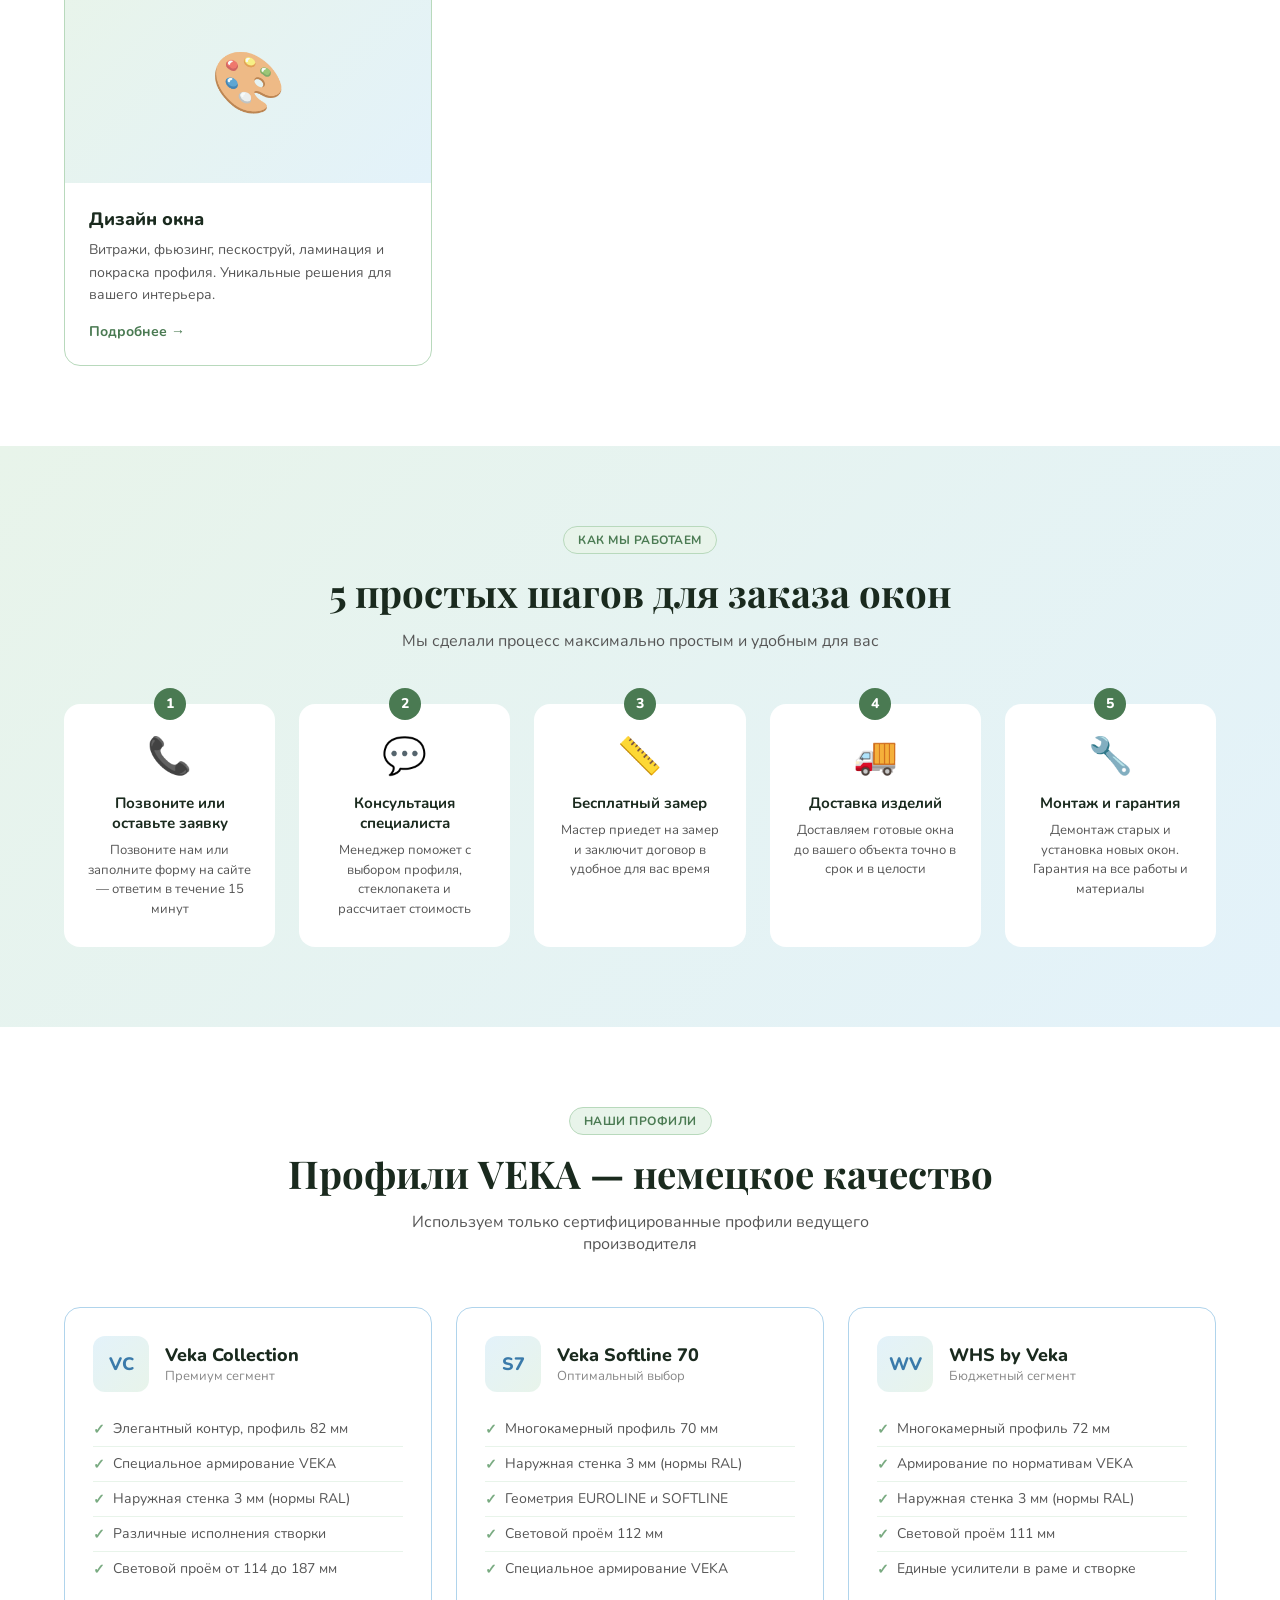
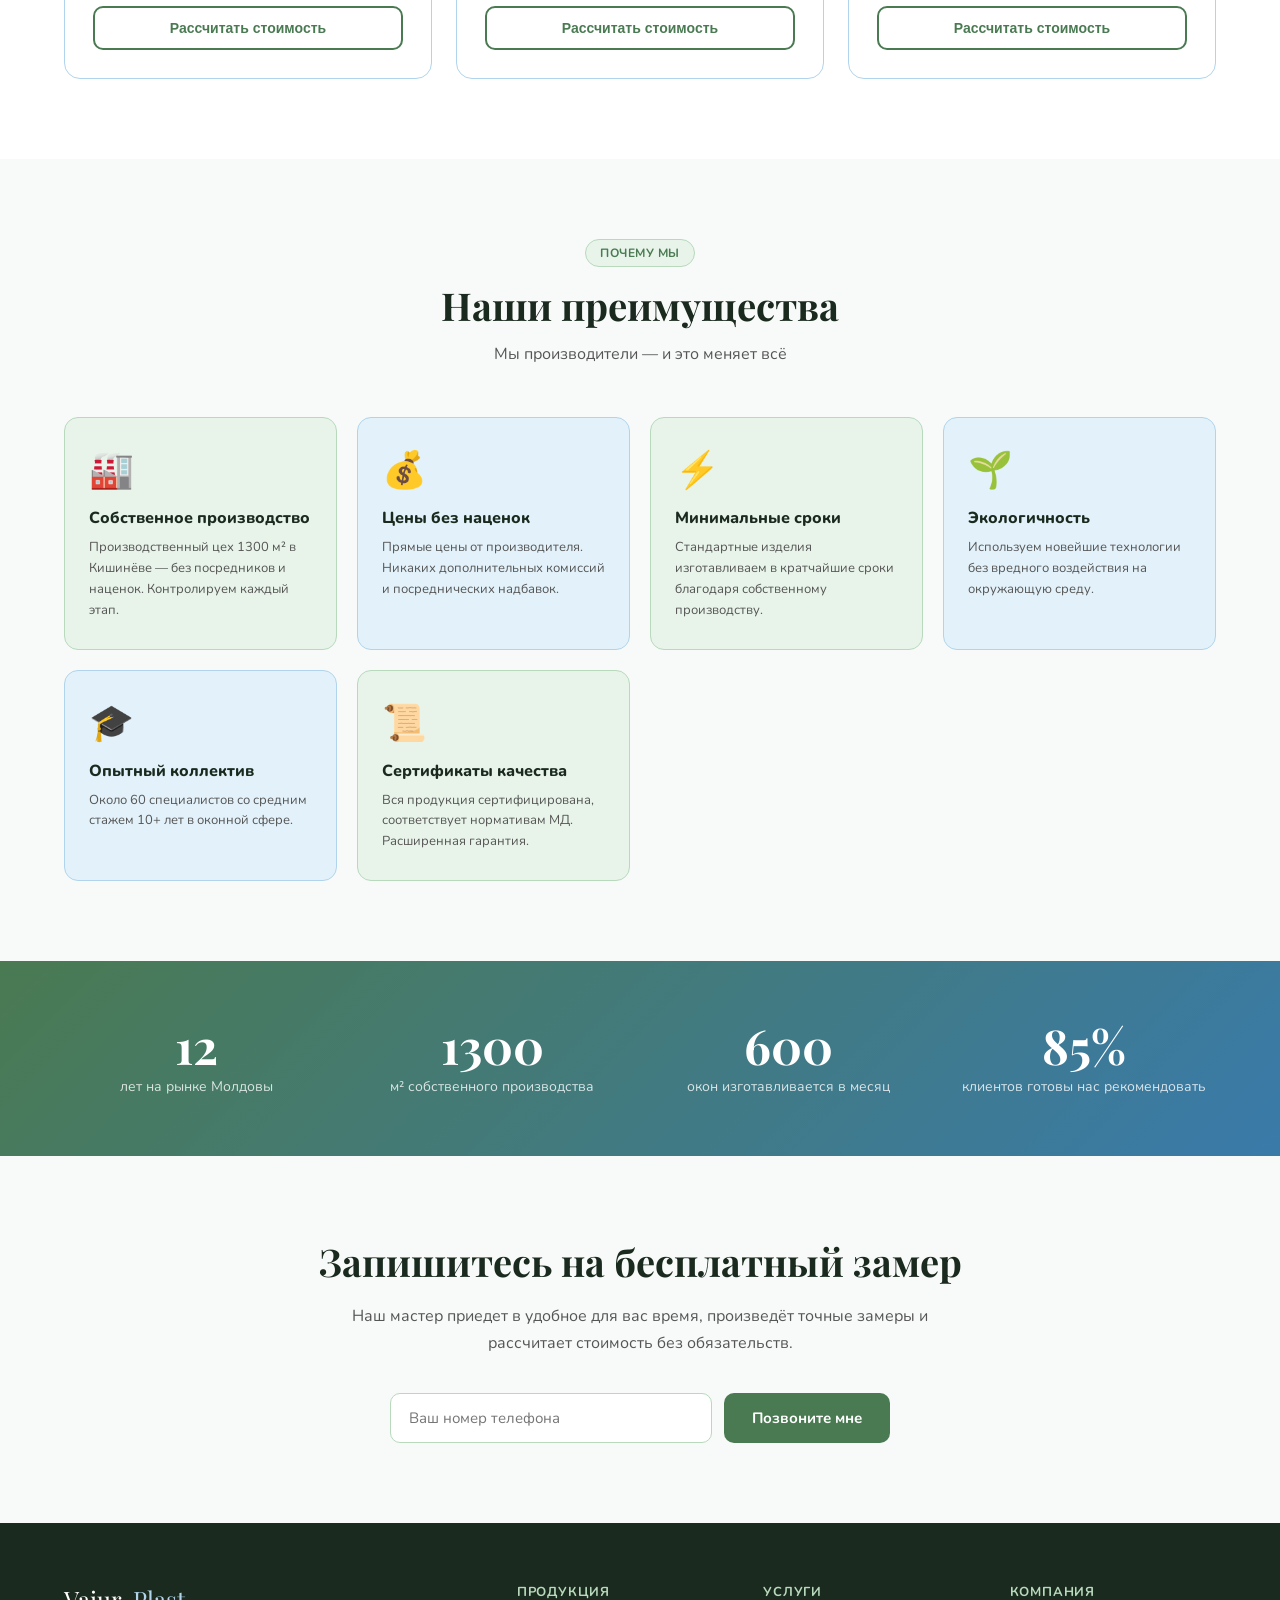
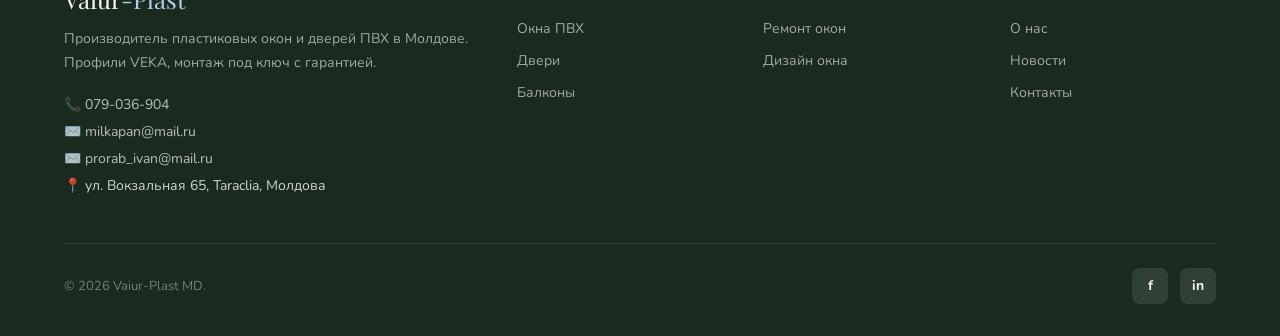
==== commit cfa9eb38: "майнкрафт худже абдейт" ====
--- a/index.html
+++ b/index.html
@@ -30,8 +30,7 @@
   <header>
     <div class="header-inner">
       <div class="logo">
-        <div class="logo-icon">VP</div>
-        <div class="logo-text">Vaiur<span>-Plast</span></div>
+        <a href="index.html"><img class="site-logo" src="image/Group 3.svg" alt="Vaiur-Plast"></a>
       </div>
       <nav>
         <a href="okna.html">Окна</a>
@@ -60,7 +59,7 @@
         <div class="hero-ctas">
           <button class="btn-primary"
             onclick="document.getElementById('cta').scrollIntoView({behavior:'smooth'})">Узнать стоимость</button>
-          <button class="btn-outline">Каталог продукции</button>
+          <a href="catalog.html" class="btn-outline">Каталог продукции</a>
         </div>
         <div class="hero-stats">
           <div>
@@ -331,8 +330,6 @@
         <input type="tel" placeholder="Ваш номер телефона">
         <button>Позвоните мне</button>
       </div>
-      <p class="cta-note">Отправляя форму, вы соглашаетесь с политикой конфиденциальности. Мы гарантируем 100%
-        конфиденциальность.</p>
     </div>
   </section>
 
@@ -341,45 +338,41 @@
       <div class="footer-grid">
         <div>
           <div class="footer-logo">Vaiur<span>-Plast</span></div>
-          <p class="footer-desc">Производитель пластиковых окон и дверей ПВХ в Молдове. Собственное производство,
-            профили VEKA, монтаж под ключ с гарантией.</p>
+          <p class="footer-desc">Производитель пластиковых окон и дверей ПВХ в Молдове. 
+            Профили VEKA, монтаж под ключ с гарантией.</p>
           <div class="footer-contact">
-            <a href="tel:076079507">📞 076-079-507</a>
-            <a href="mailto:info@vaiurplast.md">✉️ info@vaiurplast.md</a>
-            <span>📍 шос. Мунчешть 94, Кишинёв</span>
+            <a href="tel:079036904">📞 079-036-904</a>
+            <a href="mailto:milkapan@mail.ru">✉️ milkapan@mail.ru</a>
+              <a href="mailto:prorab_ivan@mail.ru">✉️ prorab_ivan@mail.ru</a>
+            <span>📍 ул. Вокзальная 65, Taraclia, Молдова</span>
           </div>
         </div>
         <div class="footer-col">
           <h4>Продукция</h4>
           <ul class="footer-links">
-            <li><a href="#">Окна ПВХ</a></li>
-            <li><a href="#">Двери</a></li>
-            <li><a href="#">Балконы</a></li>
-            <li><a href="#">Роллеты</a></li>
-            <li><a href="#">Зимние сады</a></li>
+            <li><a href="okna.html">Окна ПВХ</a></li>
+            <li><a href="dveri.html">Двери</a></li>
+            <li><a href="balcony.html">Балконы</a></li>
           </ul>
         </div>
         <div class="footer-col">
           <h4>Услуги</h4>
           <ul class="footer-links">
-            <li><a href="#">Ремонт окон</a></li>
-            <li><a href="#">Дизайн окна</a></li>
-            <li><a href="#">Кредит/рассрочка</a></li>
-            <li><a href="#">Тепловизор</a></li>
+            <li><a href="remont.html">Ремонт окон</a></li>
+            <li><a href="dizayn.html">Дизайн окна</a></li>
           </ul>
         </div>
         <div class="footer-col">
           <h4>Компания</h4>
           <ul class="footer-links">
-            <li><a href="#">О нас</a></li>
-            <li><a href="#">Новости</a></li>
-            <li><a href="#">Вакансии</a></li>
-            <li><a href="#">Контакты</a></li>
+            <li><a href="about.html">О нас</a></li>
+            <li><a href="news.html">Новости</a></li>
+            <li><a href="contacts.html">Контакты</a></li>
           </ul>
         </div>
       </div>
       <div class="footer-bottom">
-        <span>© 2024 Vaiur-Plast MD. Все права защищены.</span>
+        <span>© 2026 Vaiur-Plast MD.</span>
         <div class="footer-socials">
           <a href="#" class="social-btn">f</a>
           <a href="#" class="social-btn">in</a>
--- a/style.css
+++ b/style.css
@@ -69,8 +69,9 @@
 
     /* HEADER */
     header {
-      background: var(--white);
-      box-shadow: 0 2px 12px rgba(74, 122, 82, .15);
+      background: var(--sage-dark);
+      color: #fff;
+      box-shadow: 0 2px 12px rgba(0,0,0,.18);
       position: sticky;
       top: 0;
       z-index: 100
@@ -106,6 +107,8 @@
       letter-spacing: -0.5px
     }
 
+    .site-logo{height:56px;display:block}
+
     .logo-text {
       font-family: var(--font-display);
       font-size: 22px;
@@ -127,14 +130,14 @@
       font-size: 14px;
       font-weight: 600;
       border-radius: 6px;
-      color: var(--gray);
+      color: #fff;
       transition: all .2s;
       white-space: nowrap
     }
 
     nav a:hover {
-      background: var(--sage-pale);
-      color: var(--sage-dark)
+      background: rgba(255,255,255,.06);
+      color: #fff
     }
 
     .header-actions {
@@ -799,6 +802,29 @@
       text-align: center
     }
 
+/* Catalog gallery styles */
+.catalog-grid{
+  display:grid;
+  grid-template-columns:repeat(auto-fit,minmax(240px,1fr));
+  gap:18px;
+}
+.catalog-item{background:#fff;border-radius:10px;overflow:hidden;border:1px solid var(--sage-pale);}
+.catalog-item img{width:100%;height:220px;object-fit:cover;display:block;transition:transform .25s ease}
+.catalog-item img:hover{transform:scale(1.03)}
+.catalog-item figcaption{padding:10px 12px;font-weight:700;color:var(--dark);font-size:14px}
+
+/* Lightbox */
+.lightbox-overlay{position:fixed;inset:0;display:flex;flex-direction:column;align-items:center;justify-content:center;background:rgba(0,0,0,.75);z-index:2000;opacity:0;pointer-events:none;transition:opacity .2s}
+.lightbox-overlay.open{opacity:1;pointer-events:auto}
+.lightbox-overlay .lb-image{max-width:92%;max-height:80vh;border-radius:8px;box-shadow:0 20px 60px rgba(0,0,0,.5)}
+.lightbox-overlay .lb-caption{margin-top:12px;color:#fff;font-size:14px;opacity:.95}
+.lightbox-overlay .lb-close{position:absolute;top:22px;right:24px;background:transparent;border:none;color:#fff;font-size:26px;cursor:pointer}
+
+@media (max-width:520px){
+  .catalog-item img{height:160px}
+  .catalog-grid{gap:12px}
+}
+
     .stat-num {
       font-family: var(--font-display);
       font-size: 48px;
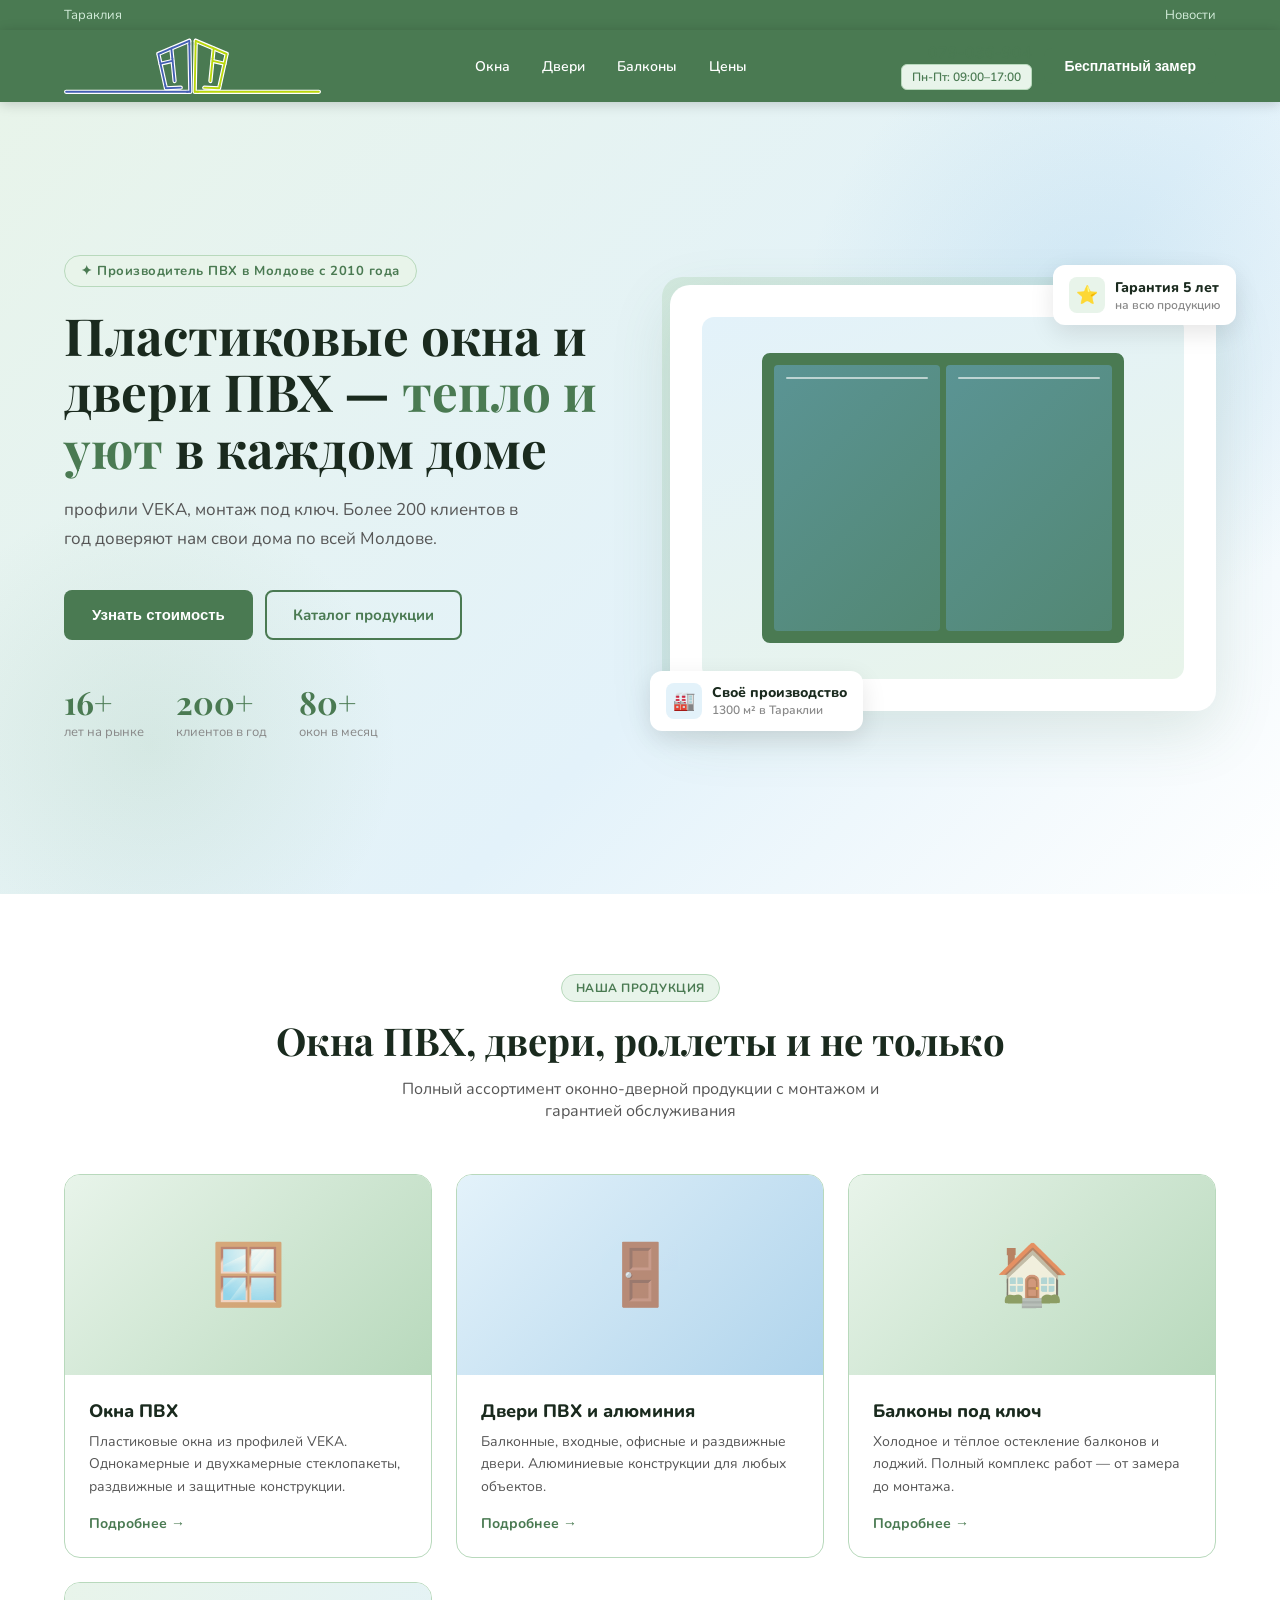
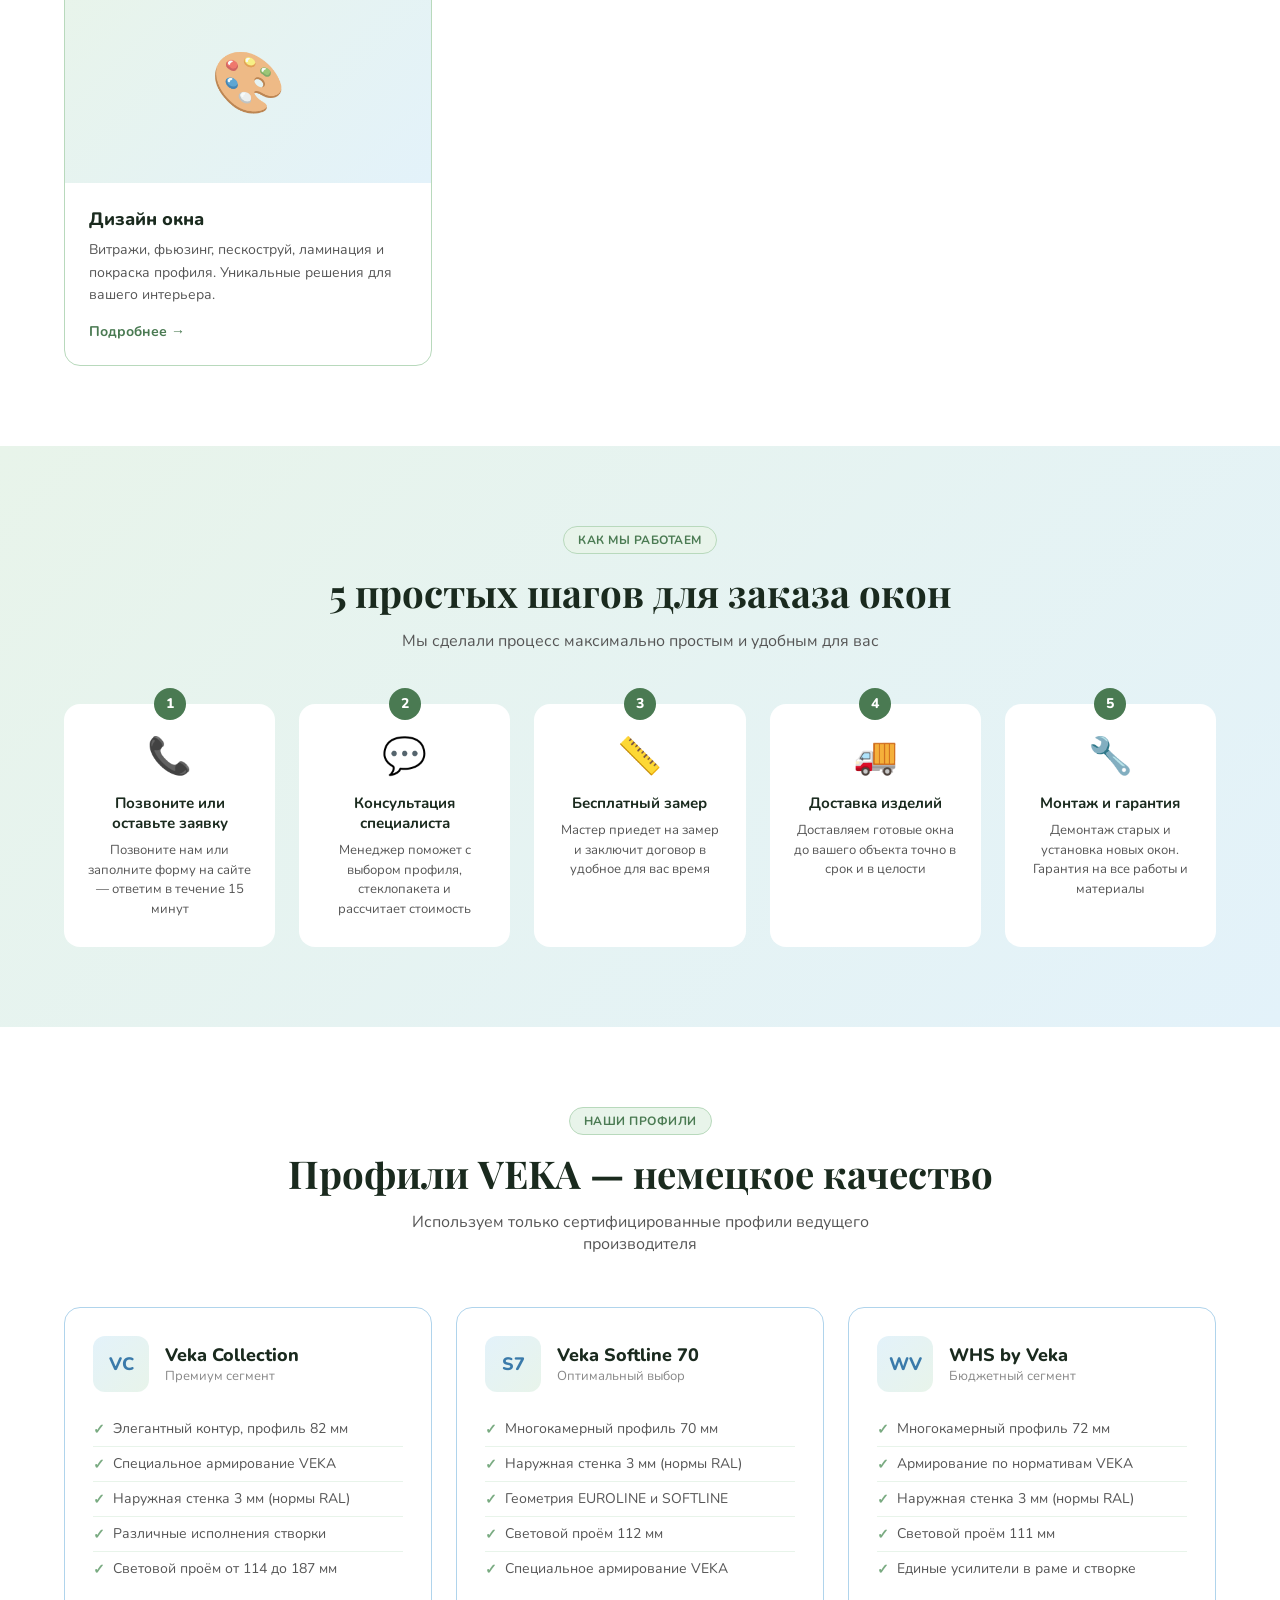
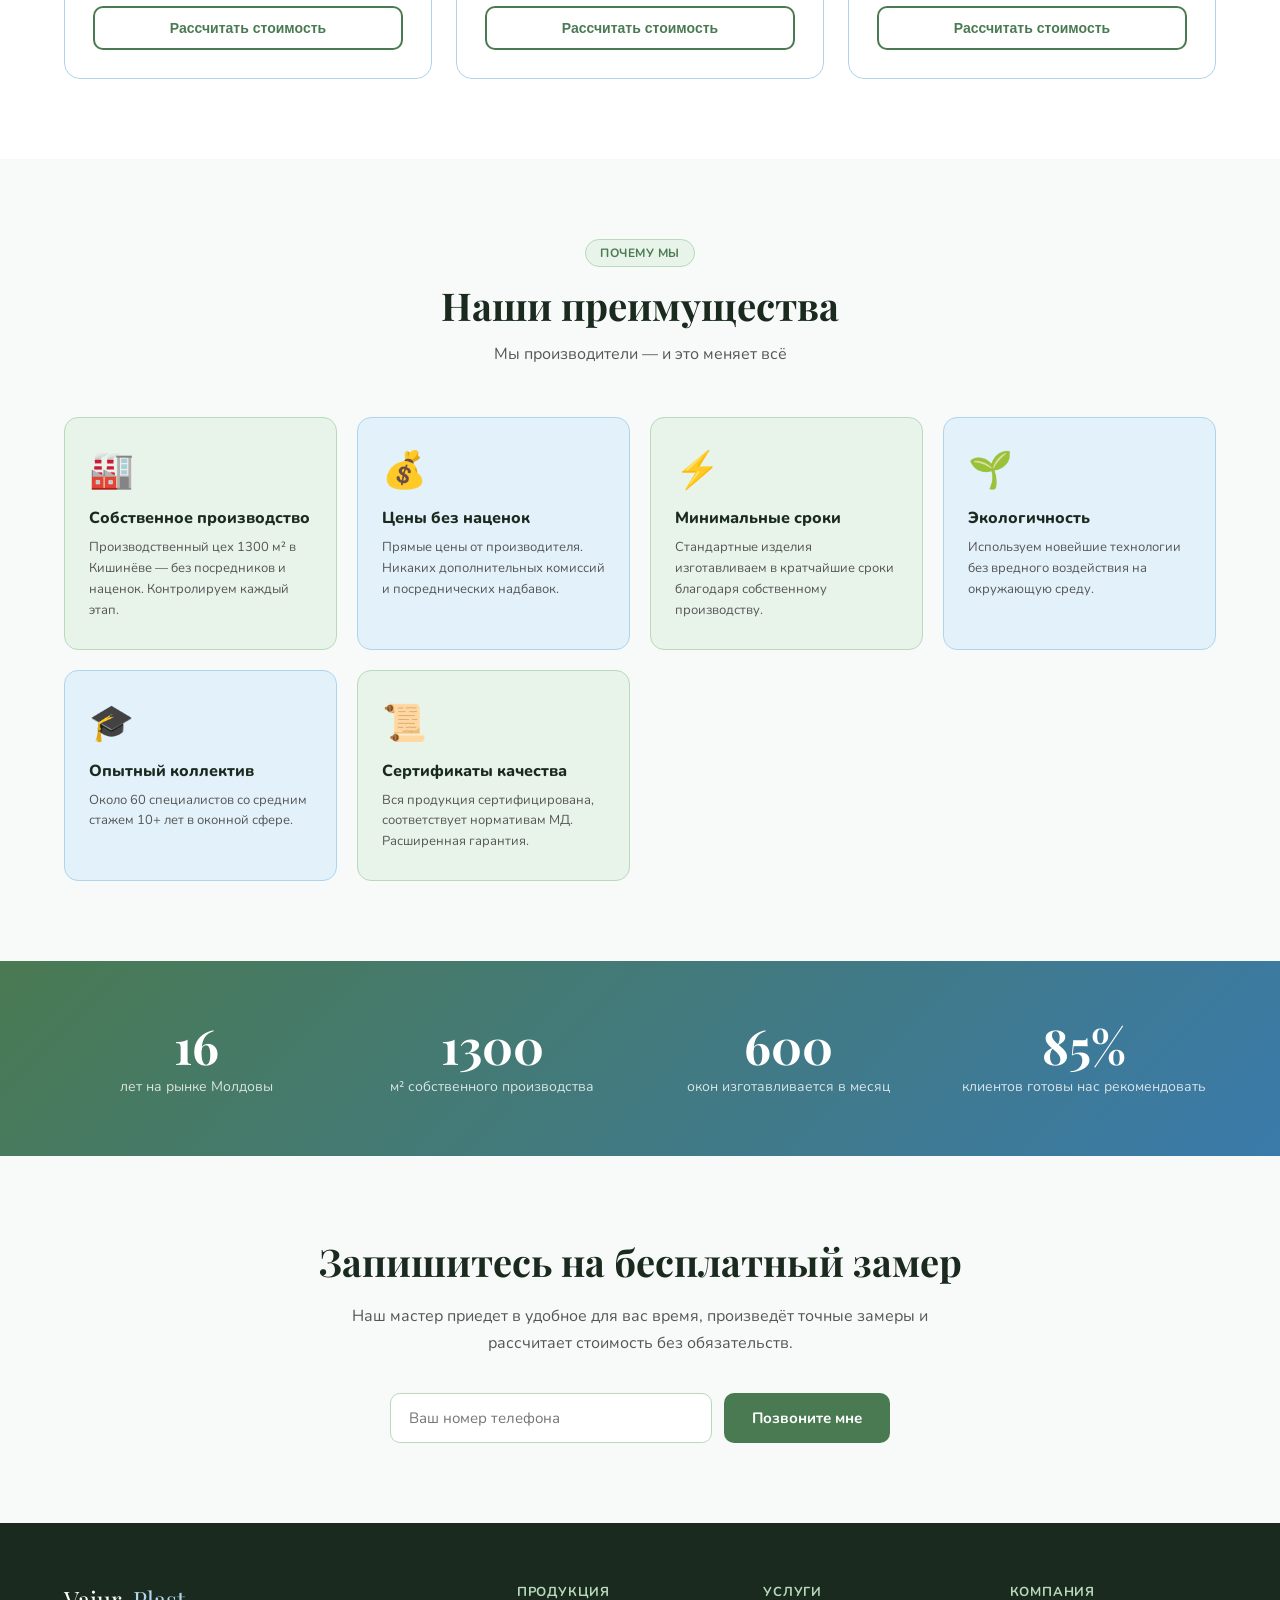
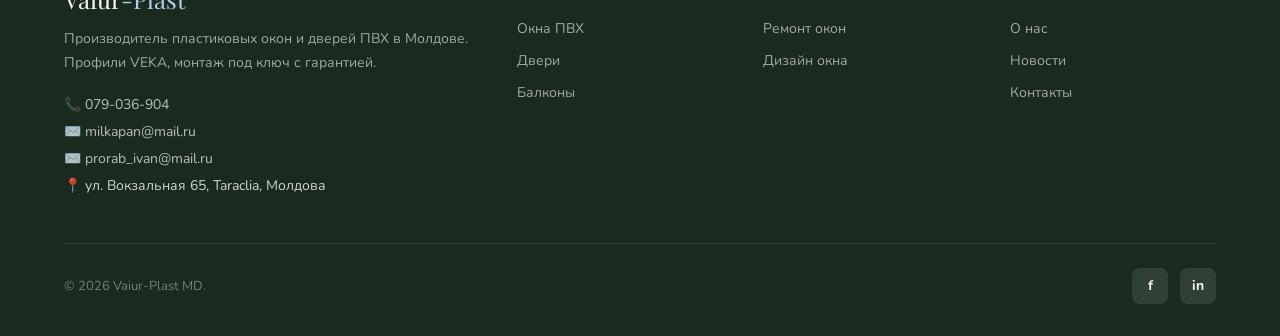
==== commit b64a59a9: "фото" ====
--- a/index.html
+++ b/index.html
@@ -11,7 +11,6 @@
     rel="stylesheet">
   <link rel="stylesheet" href="style.css">
   
-
 </head>
 
 <body>
@@ -22,7 +21,7 @@
         <a href="https://maps.app.goo.gl/GmkVj8q36b1fNAoX8" target="_blank ">Тараклия</a>
       </div>
       <div style="display:flex;gap:20px;align-items:center">
-        <a href="#">Новости</a>
+        <a href="news.html">Новости</a>
       </div>
     </div>
   </div>
@@ -36,7 +35,7 @@
         <a href="okna.html">Окна</a>
         <a href="dveri.html">Двери</a>
         <a href="balkony.html">Балконы</a>
-        <a href="ceny.html">Цены</a>
+        <a href="calc.php">Цены</a>
       </nav>
       <div class="header-actions">
         <div style="text-align:right">
@@ -52,7 +51,7 @@
   <section class="hero">
     <div class="hero-inner">
       <div>
-        <div class="hero-tag">✦ Производитель ПВХ в Молдове с 2012 года</div>
+        <div class="hero-tag">✦ Производитель ПВХ в Молдове с 2010 года</div>
         <h1>Пластиковые окна и двери ПВХ — <em>тепло и уют</em> в каждом доме</h1>
         <p class="hero-sub">профили VEKA, монтаж под ключ. Более 200 клиентов в год доверяют
           нам свои дома по всей Молдове.</p>
@@ -63,7 +62,7 @@
         </div>
         <div class="hero-stats">
           <div>
-            <div class="hero-stat-num">12+</div>
+            <div class="hero-stat-num">16+</div>
             <div class="hero-stat-label">лет на рынке</div>
           </div>
           <div>
@@ -96,7 +95,7 @@
             <div class="badge-icon blue">🏭</div>
             <div>
               <div style="font-weight:800;font-size:14px">Своё производство</div>
-              <div style="font-size:12px;color:#888">1300 м² в Кишинёве</div>
+              <div style="font-size:12px;color:#888">1300 м² в Тараклии</div>
             </div>
           </div>
         </div>
@@ -124,7 +123,7 @@
         <div class="product-card">
           <div class="product-img sky"><span class="product-icon">🚪</span></div>
           <div class="product-body">
-            <div class="product-title">Двери ПВХ и алюминий</div>
+            <div class="product-title">Двери ПВХ и алюминия</div>
             <p class="product-desc">Балконные, входные, офисные и раздвижные двери. Алюминиевые конструкции для любых
               объектов.</p>
             <a href="dveri.html" class="product-link">Подробнее →</a>
@@ -145,7 +144,7 @@
             <div class="product-title">Дизайн окна</div>
             <p class="product-desc">Витражи, фьюзинг, пескоструй, ламинация и покраска профиля. Уникальные решения для
               вашего интерьера.</p>
-            <a href="ceny.html" class="product-link">Подробнее →</a>
+            <a href="calc.php" class="product-link">Подробнее →</a>
           </div>
         </div>
       </div>
@@ -212,7 +211,7 @@
             <li>Различные исполнения створки</li>
             <li>Световой проём от 114 до 187 мм</li>
           </ul>
-          <a href="ceny.html"><button class="profile-cta">Рассчитать стоимость</button></a>
+          <a href="calc.php"><button class="profile-cta">Рассчитать стоимость</button></a>
         </div>
         <div class="profile-card">
           <div class="profile-header">
@@ -229,7 +228,7 @@
             <li>Световой проём 112 мм</li>
             <li>Специальное армирование VEKA</li>
           </ul>
-          <a href="ceny.html"><button class="profile-cta">Рассчитать стоимость</button></a>
+          <a href="calc.php"><button class="profile-cta">Рассчитать стоимость</button></a>
         </div>
         <div class="profile-card">
           <div class="profile-header">
@@ -246,7 +245,7 @@
             <li>Световой проём 111 мм</li>
             <li>Единые усилители в раме и створке</li>
           </ul>
-          <a href="ceny.html"><button class="profile-cta">Рассчитать стоимость</button></a>
+          <a href="calc.php"><button class="profile-cta">Рассчитать стоимость</button></a>
         </div>
       </div>
     </div>
@@ -301,7 +300,7 @@
     <div class="section-inner">
       <div class="stats-grid">
         <div>
-          <div class="stat-num">12</div>
+          <div class="stat-num">16</div>
           <div class="stat-label">лет на рынке Молдовы</div>
         </div>
         <div>
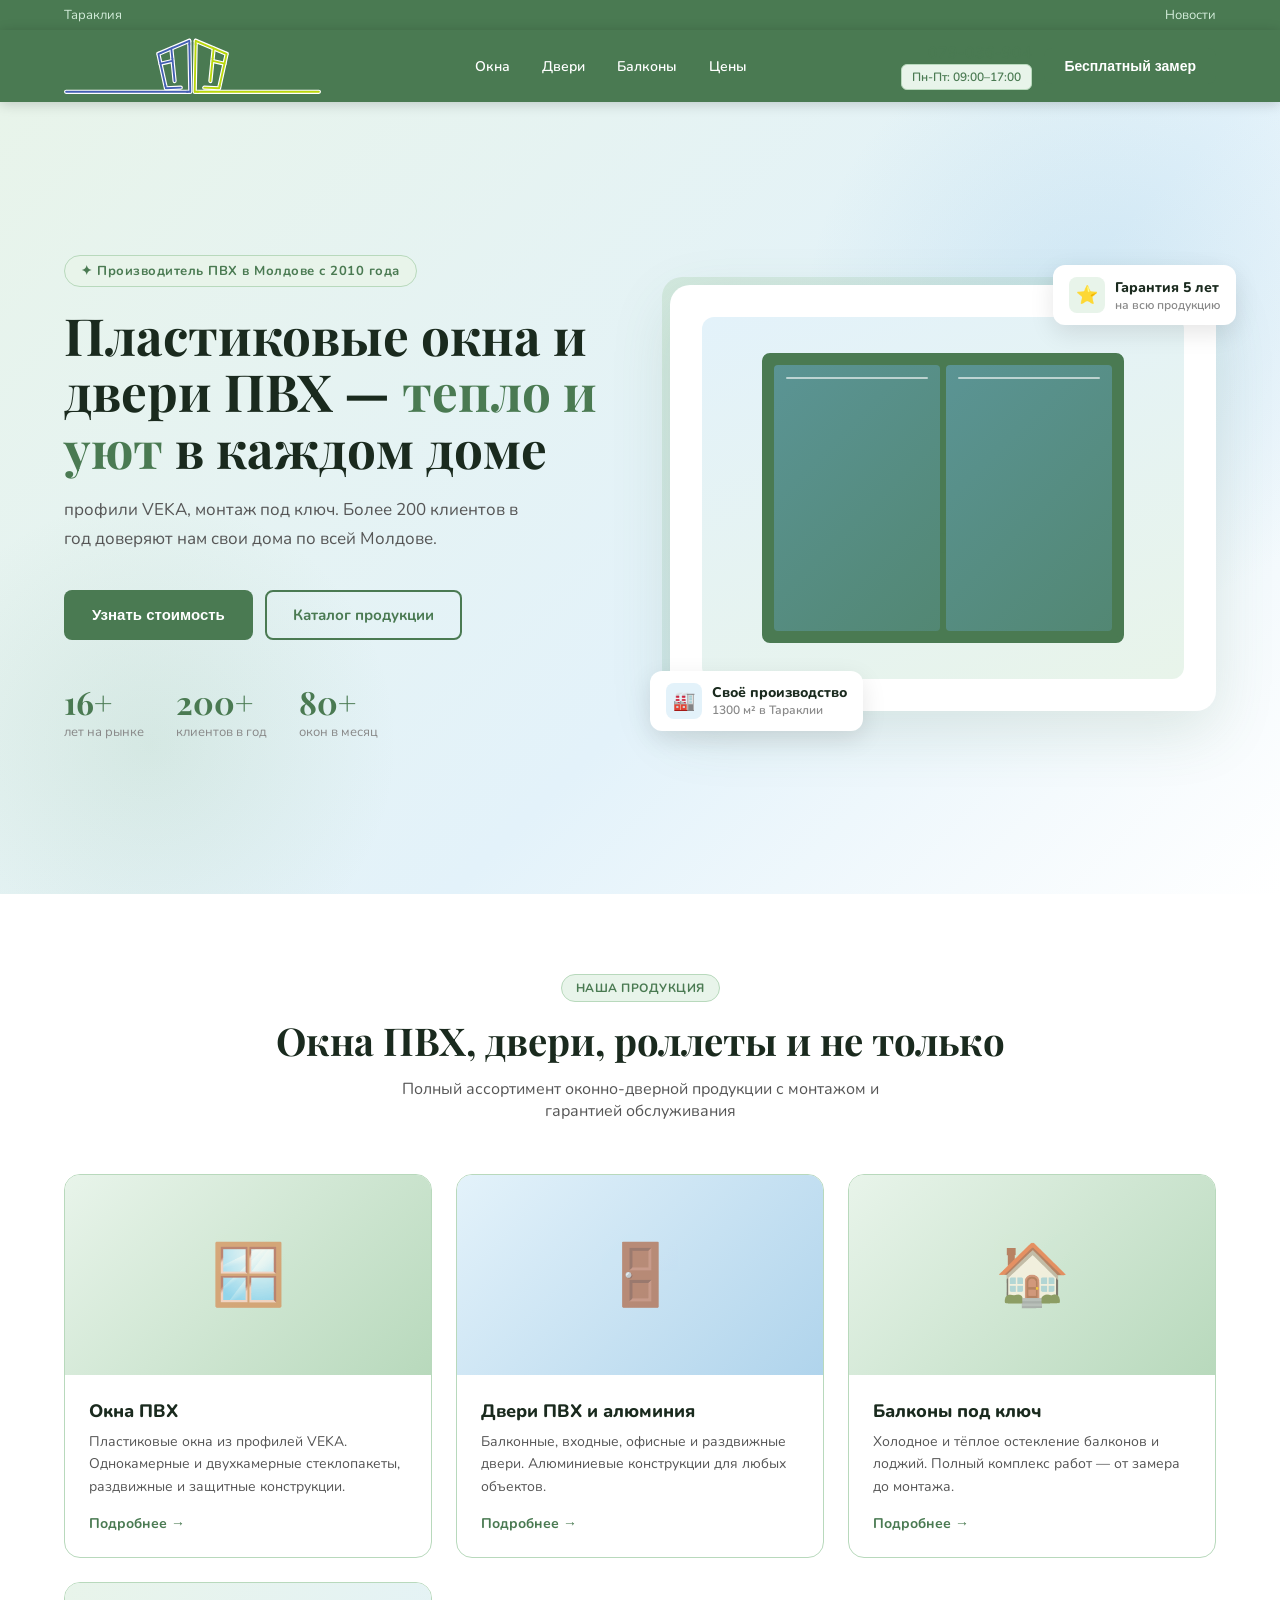
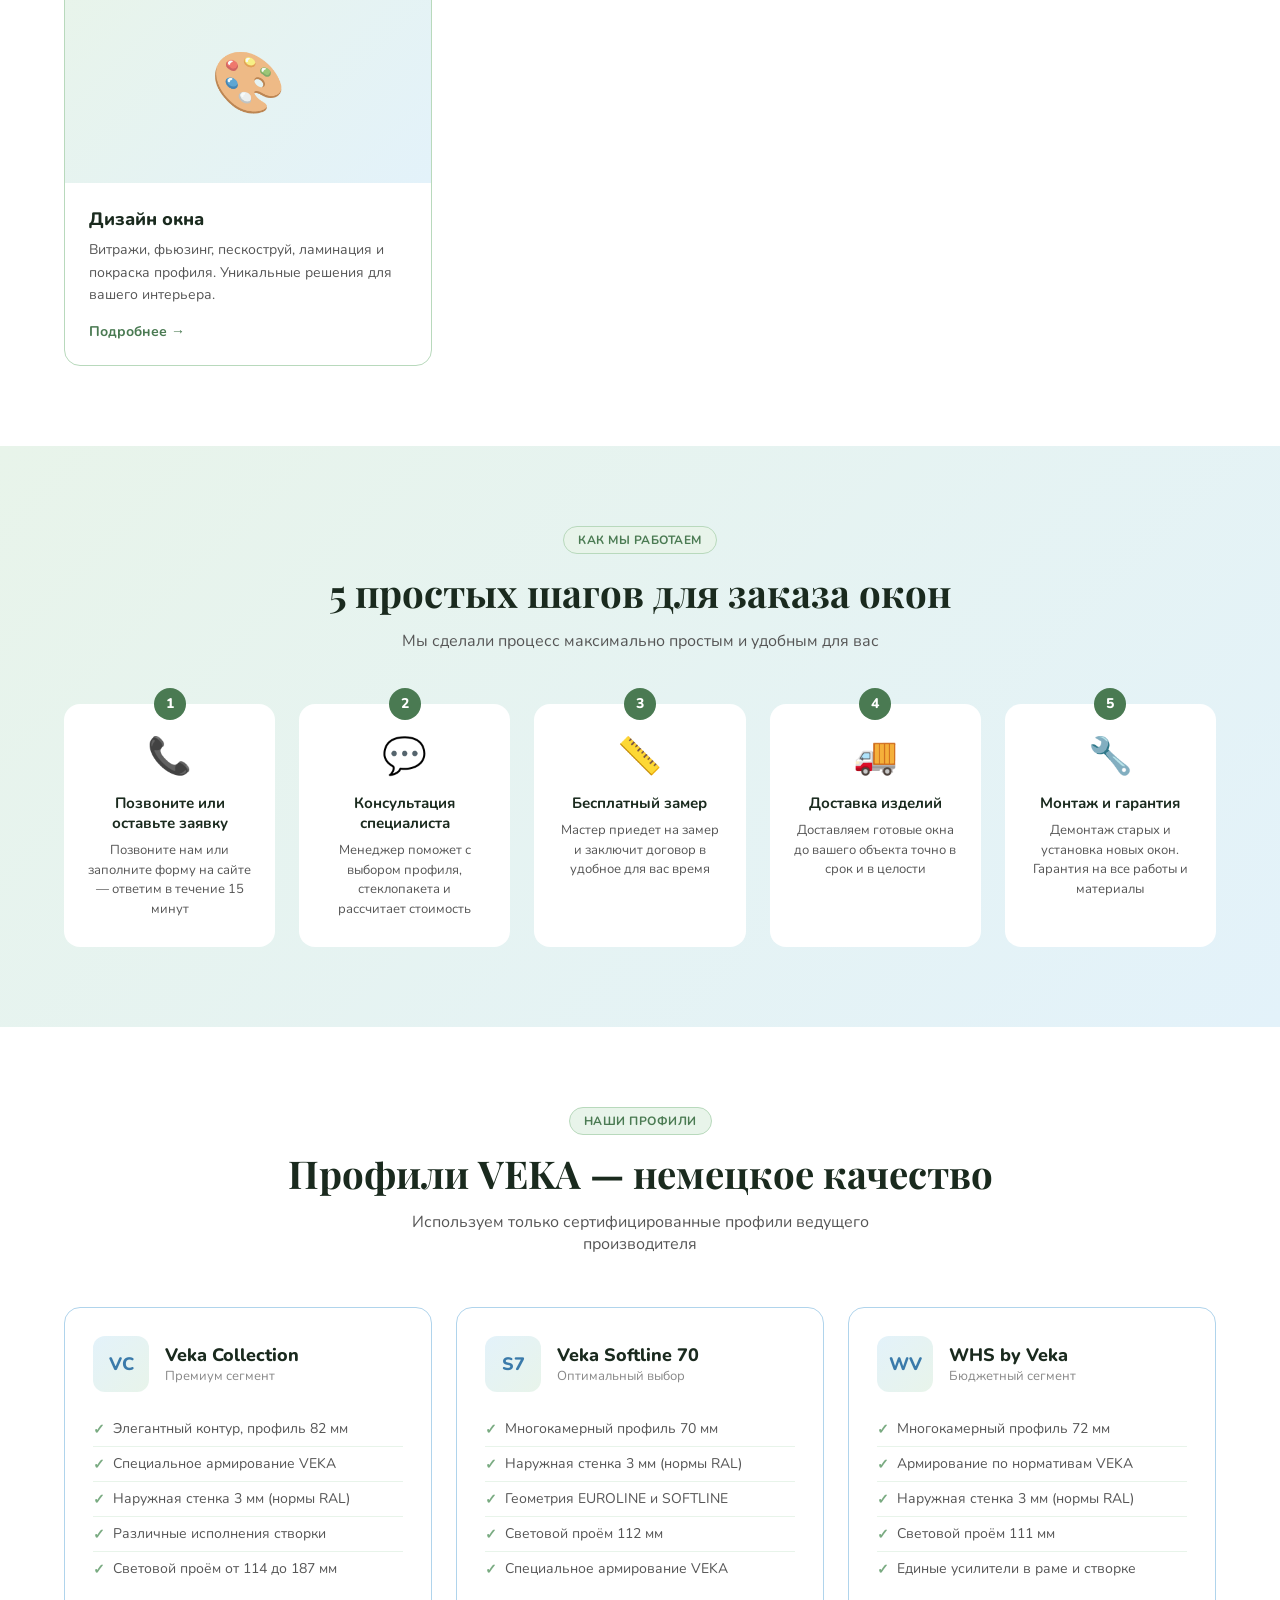
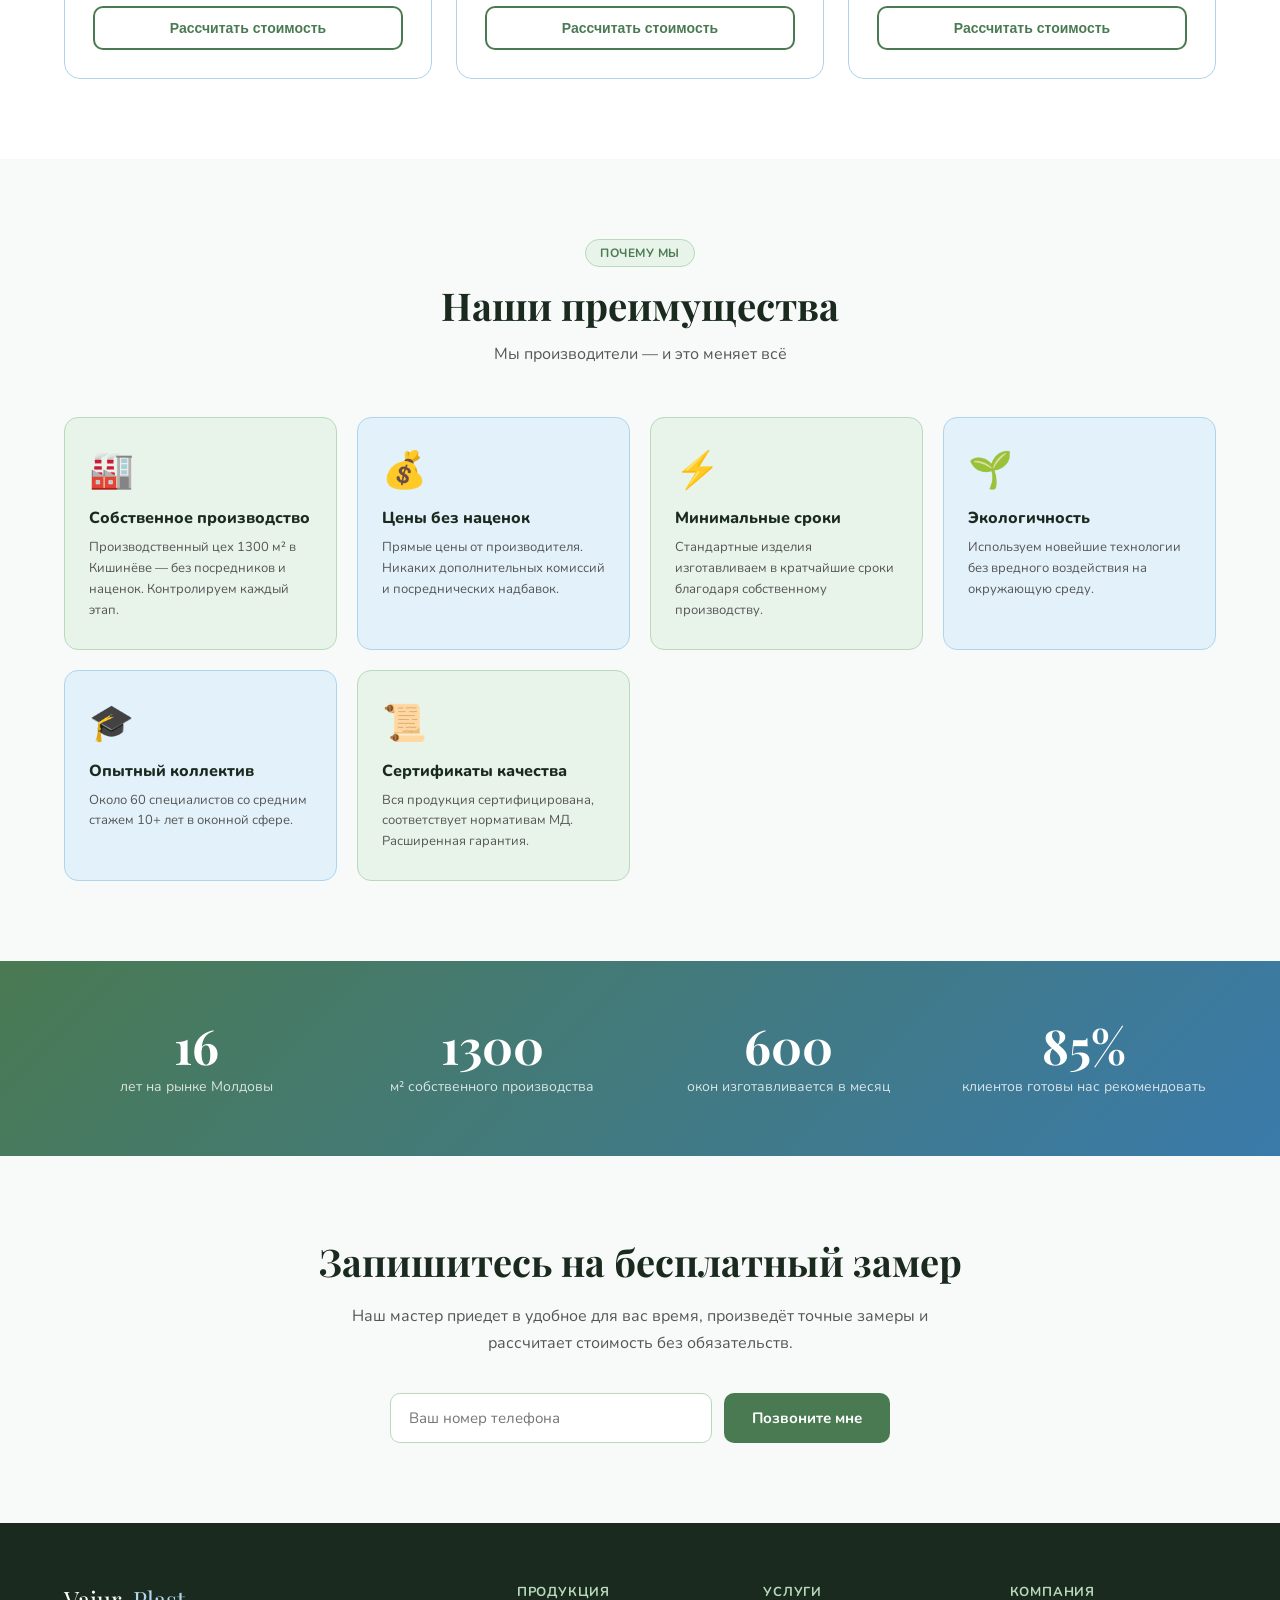
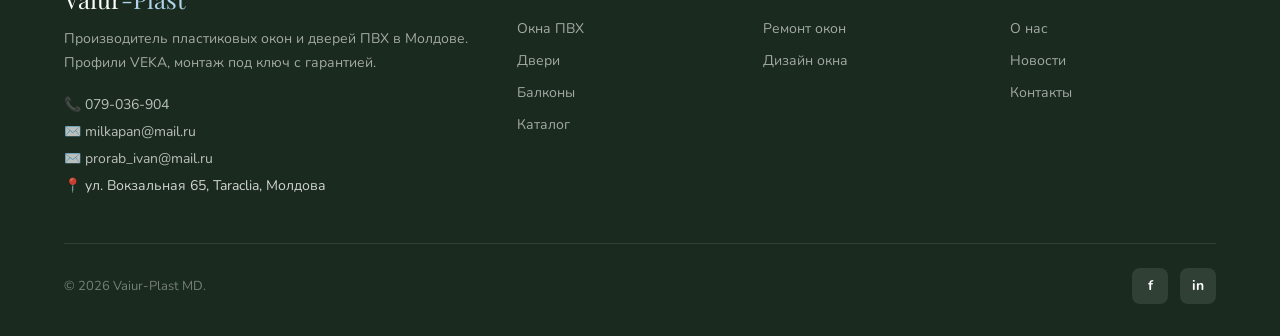
==== commit 176e3e53: "все" ====
--- a/index.html
+++ b/index.html
@@ -352,6 +352,7 @@
             <li><a href="okna.html">Окна ПВХ</a></li>
             <li><a href="dveri.html">Двери</a></li>
             <li><a href="balcony.html">Балконы</a></li>
+            <li><a href="catalog.html">Каталог</a></li>
           </ul>
         </div>
         <div class="footer-col">
